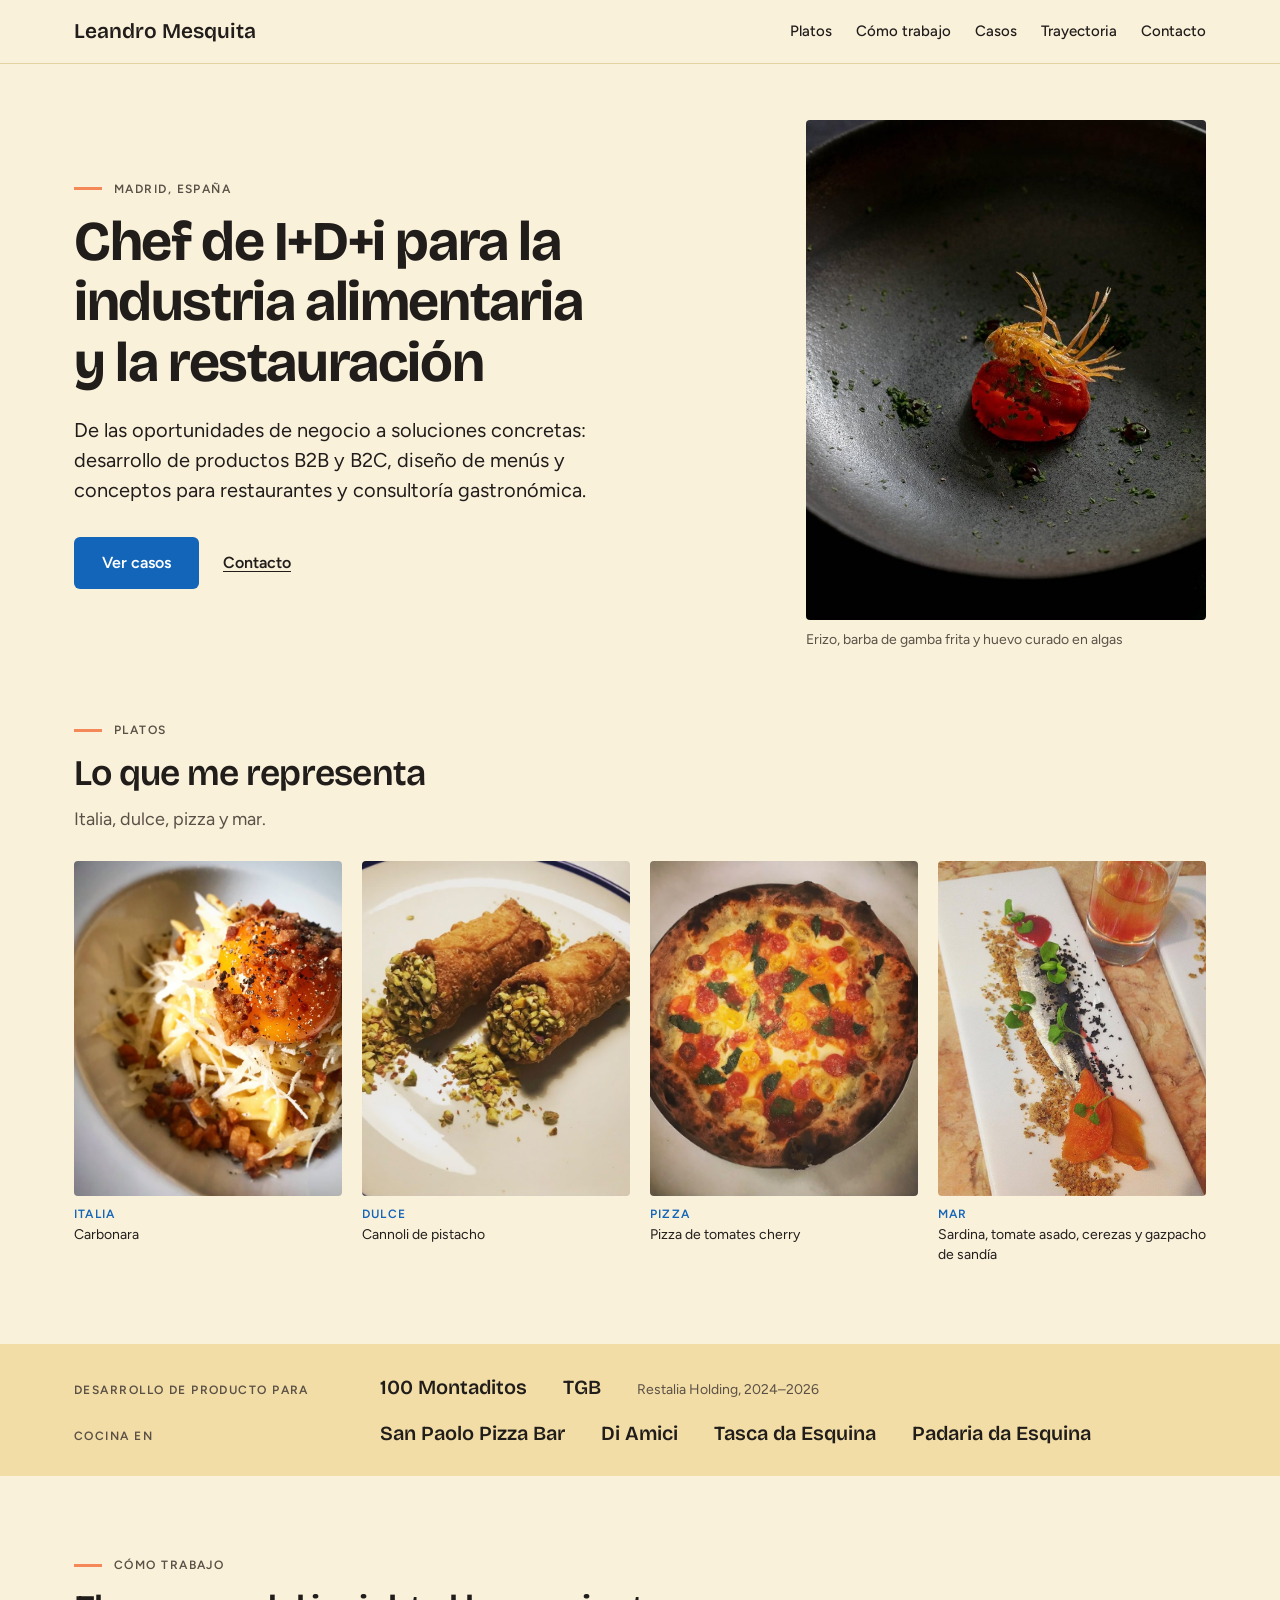
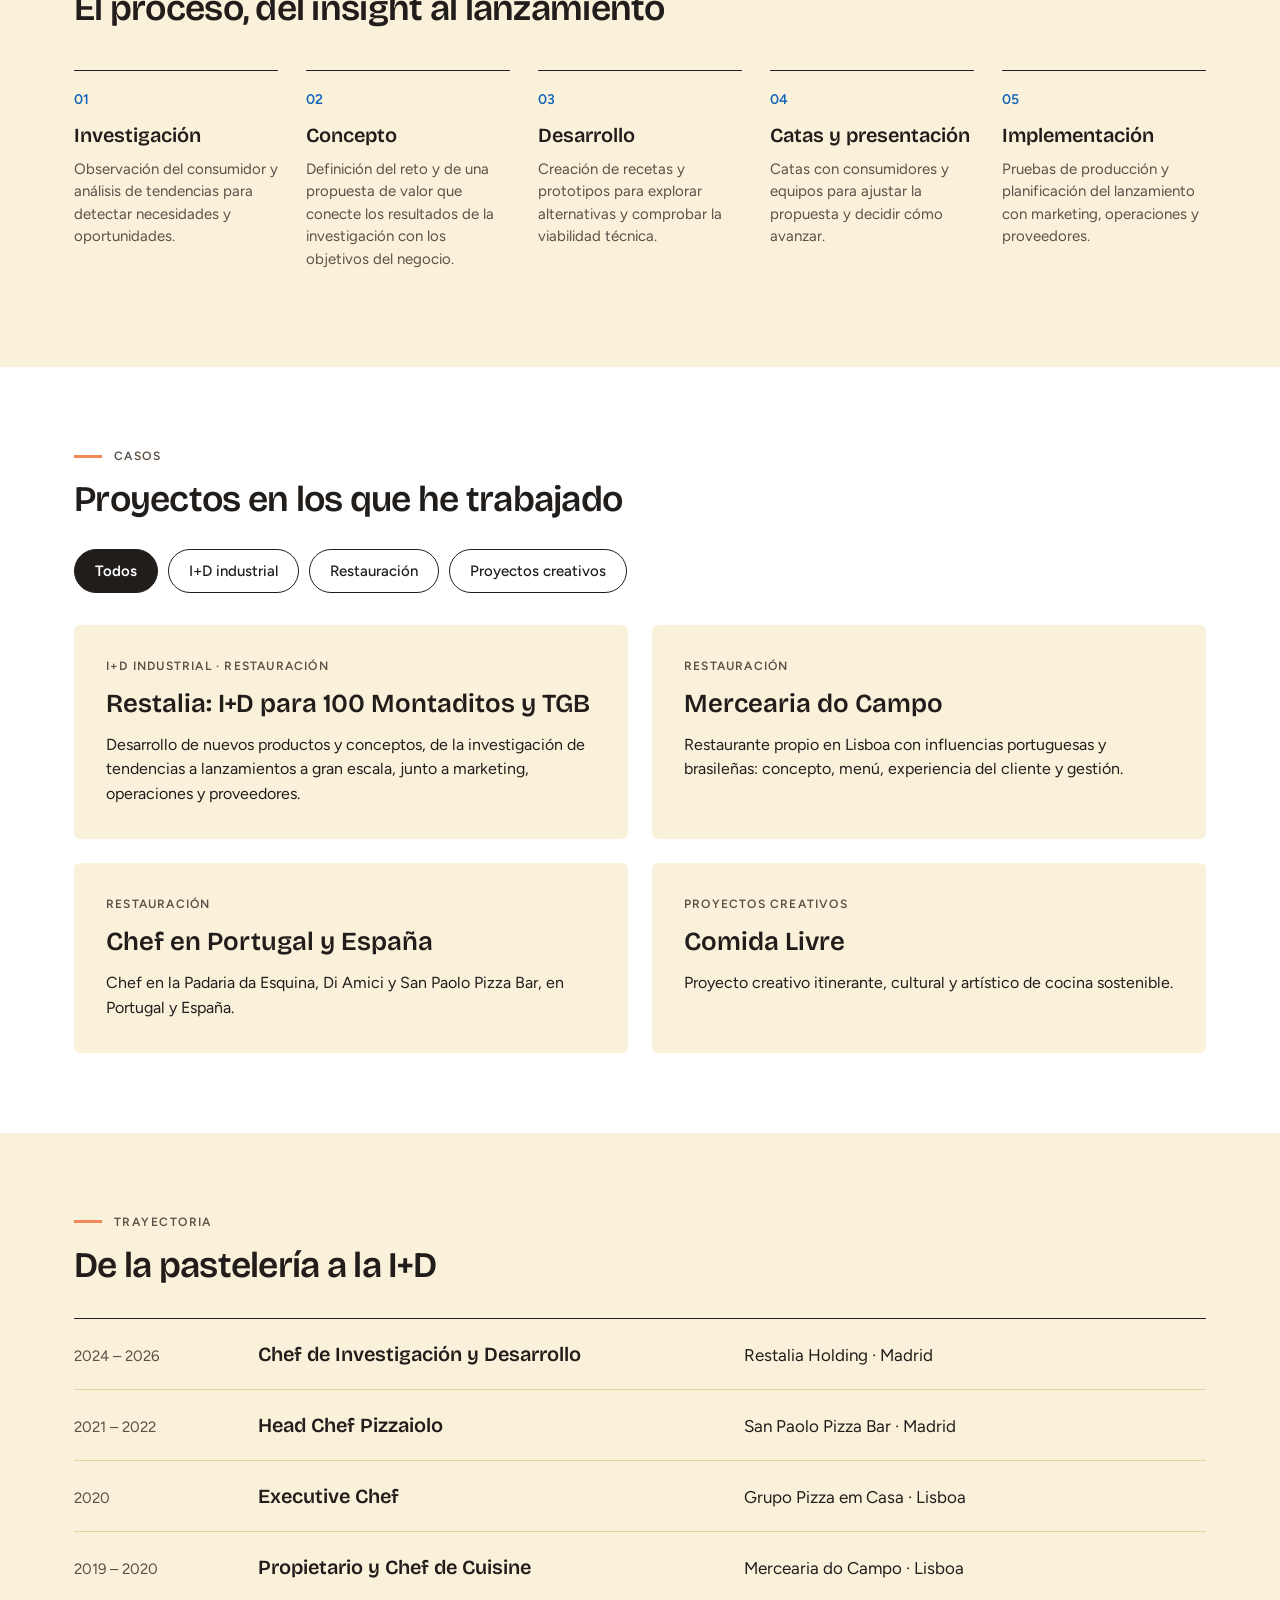
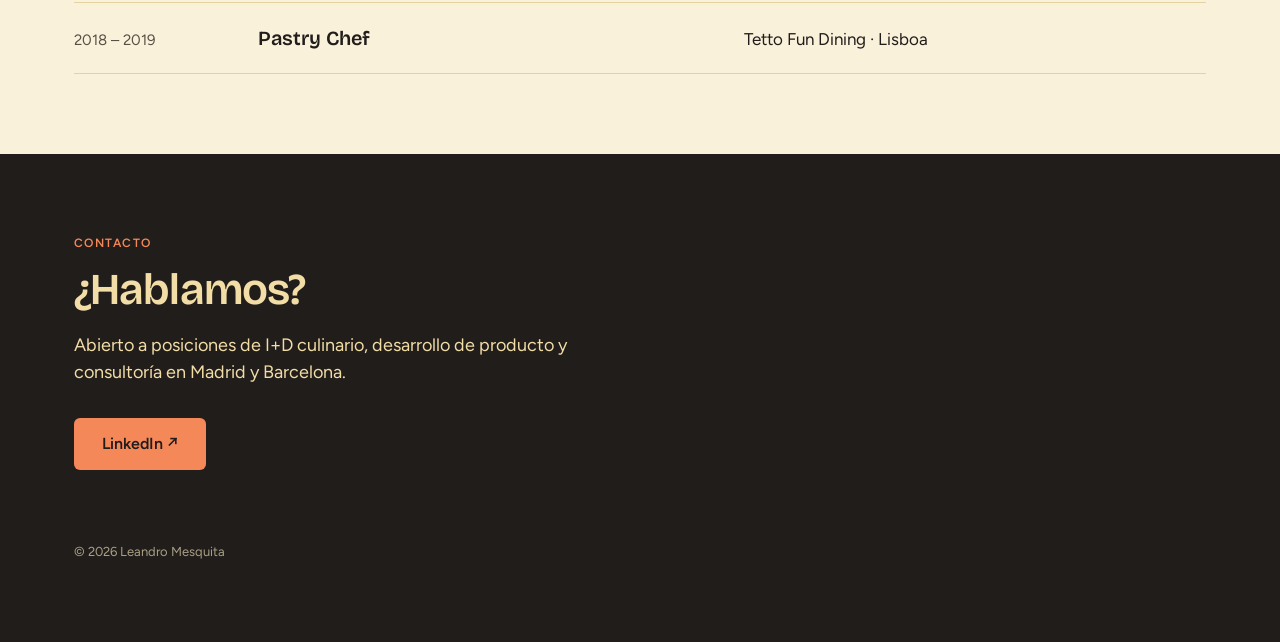
==== index.html @ 029c9124 "Add files via upload" ====
<!DOCTYPE html>
<html lang="es">
<head>
<meta charset="utf-8">
<meta name="viewport" content="width=device-width, initial-scale=1">
<title>Leandro Mesquita · Chef de I+D+i</title>
<meta name="description" content="Chef de I+D+i para la industria alimentaria y la restauración. Desarrollo de productos B2B y B2C, diseño de menús y conceptos para restaurantes y consultoría gastronómica. Madrid.">
<meta property="og:title" content="Leandro Mesquita · Chef de I+D+i">
<meta property="og:description" content="De las oportunidades de negocio a soluciones concretas: desarrollo de producto, menús y consultoría gastronómica.">
<meta property="og:image" content="https://lelemesquita.github.io/img/ourico.jpg">
<meta property="og:type" content="website">
<link rel="preconnect" href="https://fonts.googleapis.com">
<link rel="preconnect" href="https://fonts.gstatic.com" crossorigin>
<link href="https://fonts.googleapis.com/css2?family=Bricolage+Grotesque:opsz,wght@12..96,500;12..96,600;12..96,700&family=Figtree:wght@400;500;600&display=swap" rel="stylesheet">
<link rel="stylesheet" href="style.css">
</head>
<body>

<header class="top">
  <div class="wrap">
    <a class="brand" href="#">Leandro Mesquita</a>
    <nav aria-label="Principal">
      <ul>
        <li><a href="#platos">Platos</a></li>
        <li><a href="#como">Cómo trabajo</a></li>
        <li><a href="#casos">Casos</a></li>
        <!-- RECOMENDACIONES: cuando haya textos, quitar el comentario de esta línea y de la sección más abajo
        <li><a href="#recomendaciones">Recomendaciones</a></li> -->
        <li><a href="#trayectoria">Trayectoria</a></li>
        <li><a href="#contacto">Contacto</a></li>
      </ul>
    </nav>
  </div>
</header>

<main>

<section class="hero">
  <div class="wrap">
    <div>
      <p class="eyebrow">Madrid, España</p>
      <h1>Chef de I+D+i para la industria alimentaria y la restauración</h1>
      <p class="sub">De las oportunidades de negocio a soluciones concretas: desarrollo de productos B2B y B2C, diseño de menús y conceptos para restaurantes y consultoría gastronómica.</p>
      <div class="actions">
        <a class="btn blue" href="#casos">Ver casos</a>
        <a class="textlink" href="#contacto">Contacto</a>
      </div>
    </div>
    <figure>
      <img src="img/ourico.jpg" width="799" height="1200" alt="Erizo de mar con barba de gamba frita y huevo curado en algas, servido en un plato oscuro">
      <figcaption>Erizo, barba de gamba frita y huevo curado en algas</figcaption>
    </figure>
  </div>
</section>

<section class="platos" id="platos">
  <div class="wrap">
    <div class="head">
      <p class="eyebrow">Platos</p>
      <h2>Lo que me representa</h2>
      <p class="lead">Italia, dulce, pizza y mar.</p>
    </div>
    <div class="grid4">
      <figure>
        <img src="img/carbonara.jpg" width="1167" height="1200" loading="lazy" alt="Carbonara con yema de huevo, queso rallado y panceta crujiente en un plato hondo">
        <figcaption><span class="tag">Italia</span>Carbonara</figcaption>
      </figure>
      <figure>
        <img src="img/cannoli.jpg" width="828" height="823" loading="lazy" alt="Dos cannoli rellenos y espolvoreados con pistacho picado">
        <figcaption><span class="tag">Dulce</span>Cannoli de pistacho</figcaption>
      </figure>
      <figure>
        <img src="img/pizza.jpg" width="827" height="825" loading="lazy" alt="Pizza con tomates cherry de colores y albahaca, vista desde arriba">
        <figcaption><span class="tag">Pizza</span>Pizza de tomates cherry</figcaption>
      </figure>
      <figure>
        <img src="img/sardinha.jpg" width="827" height="900" loading="lazy" alt="Sardina con tomate asado y cerezas, sobre gazpacho de sandía">
        <figcaption><span class="tag">Mar</span>Sardina, tomate asado, cerezas y gazpacho de sandía</figcaption>
      </figure>
    </div>
  </div>
</section>

<section class="marcas" aria-label="Marcas y restaurantes">
  <div class="wrap">
    <div class="row">
      <p class="label">Desarrollo de producto para</p>
      <span class="b">100 Montaditos</span>
      <span class="b">TGB</span>
      <span class="note">Restalia Holding, 2024–2026</span>
    </div>
    <div class="row">
      <p class="label">Cocina en</p>
      <span class="b">San Paolo Pizza Bar</span>
      <span class="b">Di Amici</span>
      <span class="b">Tasca da Esquina</span>
      <span class="b">Padaria da Esquina</span>
    </div>
  </div>
</section>

<section class="como" id="como">
  <div class="wrap">
    <p class="eyebrow">Cómo trabajo</p>
    <h2>El proceso, del insight al lanzamiento</h2>
    <ol class="steps">
      <li><p class="n">01</p><h3>Investigación</h3><p>Observación del consumidor y análisis de tendencias para detectar necesidades y oportunidades.</p></li>
      <li><p class="n">02</p><h3>Concepto</h3><p>Definición del reto y de una propuesta de valor que conecte los resultados de la investigación con los objetivos del negocio.</p></li>
      <li><p class="n">03</p><h3>Desarrollo</h3><p>Creación de recetas y prototipos para explorar alternativas y comprobar la viabilidad técnica.</p></li>
      <li><p class="n">04</p><h3>Catas y presentación</h3><p>Catas con consumidores y equipos para ajustar la propuesta y decidir cómo avanzar.</p></li>
      <li><p class="n">05</p><h3>Implementación</h3><p>Pruebas de producción y planificación del lanzamiento con marketing, operaciones y proveedores.</p></li>
    </ol>
  </div>
</section>

<section class="casos" id="casos">
  <div class="wrap">
    <p class="eyebrow">Casos</p>
    <h2>Proyectos en los que he trabajado</h2>
    <div class="filters" role="group" aria-label="Filtrar casos">
      <button type="button" data-f="todos" aria-pressed="true">Todos</button>
      <button type="button" data-f="id" aria-pressed="false">I+D industrial</button>
      <button type="button" data-f="rest" aria-pressed="false">Restauración</button>
      <button type="button" data-f="proy" aria-pressed="false">Proyectos creativos</button>
    </div>
    <div class="cards">
      <article class="card" data-c="id rest">
        <p class="k">I+D industrial · Restauración</p>
        <h3>Restalia: I+D para 100 Montaditos y TGB</h3>
        <p class="d">Desarrollo de nuevos productos y conceptos, de la investigación de tendencias a lanzamientos a gran escala, junto a marketing, operaciones y proveedores.</p>
      </article>
      <article class="card" data-c="rest">
        <p class="k">Restauración</p>
        <h3>Mercearia do Campo</h3>
        <p class="d">Restaurante propio en Lisboa con influencias portuguesas y brasileñas: concepto, menú, experiencia del cliente y gestión.</p>
      </article>
      <article class="card" data-c="rest">
        <p class="k">Restauración</p>
        <h3>Chef en Portugal y España</h3>
        <p class="d">Chef en la Padaria da Esquina, Di Amici y San Paolo Pizza Bar, en Portugal y España.</p>
      </article>
      <article class="card" data-c="proy">
        <p class="k">Proyectos creativos</p>
        <h3>Comida Livre</h3>
        <p class="d">Proyecto creativo itinerante, cultural y artístico de cocina sostenible.</p>
        <!-- INSTAGRAM de Comida Livre: cuando Leandro confirme el enlace, añadir:
        <a class="more" href="https://www.instagram.com/USUARIO/" target="_blank" rel="noopener">Ver en Instagram ↗</a> -->
      </article>
    </div>
  </div>
</section>

<!-- RECOMENDACIONES: quitar este comentario cuando lleguen los textos (Flavio, Silvia...)
<section class="recs" id="recomendaciones">
  <div class="wrap">
    <p class="eyebrow">Recomendaciones</p>
    <h2>Lo que dicen quienes han trabajado conmigo</h2>
    <div class="grid">
      <figure><blockquote>“TEXTO”</blockquote><figcaption>Nombre · Cargo · Empresa</figcaption></figure>
    </div>
  </div>
</section>
-->

<section class="tray" id="trayectoria">
  <div class="wrap">
    <p class="eyebrow">Trayectoria</p>
    <h2>De la pastelería a la I+D</h2>
    <div class="list">
      <div class="item"><span class="date">2024 – 2026</span><span class="role">Chef de Investigación y Desarrollo</span><span class="place">Restalia Holding · Madrid</span></div>
      <div class="item"><span class="date">2021 – 2022</span><span class="role">Head Chef Pizzaiolo</span><span class="place">San Paolo Pizza Bar · Madrid</span></div>
      <div class="item"><span class="date">2020</span><span class="role">Executive Chef</span><span class="place">Grupo Pizza em Casa · Lisboa</span></div>
      <div class="item"><span class="date">2019 – 2020</span><span class="role">Propietario y Chef de Cuisine</span><span class="place">Mercearia do Campo · Lisboa</span></div>
      <div class="item"><span class="date">2018 – 2019</span><span class="role">Pastry Chef</span><span class="place">Tetto Fun Dining · Lisboa</span></div>
    </div>
  </div>
</section>

<section class="contacto" id="contacto">
  <div class="wrap">
    <p class="eyebrow">Contacto</p>
    <h2>¿Hablamos?</h2>
    <p class="lead">Abierto a posiciones de I+D culinario, desarrollo de producto y consultoría en Madrid y Barcelona.</p>
    <div class="actions">
      <!-- CORREO: cuando exista el e-mail del sitio, añadir antes del botón de LinkedIn:
      <a class="btn orange" href="mailto:CORREO">Escribir un correo</a> -->
      <a class="btn orange" href="https://www.linkedin.com/in/leandro-sisconeto-de-mesquita-b7a27a271/" target="_blank" rel="noopener">LinkedIn ↗</a>
    </div>
    <p class="foot">© 2026 Leandro Mesquita</p>
  </div>
</section>

</main>

<script>
(function(){
  var btns=document.querySelectorAll('.filters button'),cards=document.querySelectorAll('.card');
  btns.forEach(function(b){
    b.addEventListener('click',function(){
      var f=b.getAttribute('data-f');
      btns.forEach(function(x){x.setAttribute('aria-pressed',x===b?'true':'false');});
      cards.forEach(function(c){
        var show=f==='todos'||(c.getAttribute('data-c')||'').split(' ').indexOf(f)>-1;
        c.hidden=!show;
      });
    });
  });
})();
</script>
</body>
</html>
---- style.css ----
:root{
  --paper:#FAF1DB; --cream:#F2DDA6; --ink:#211D1B; --muted:#5B5046;
  --blue:#1265B9; --orange:#F58859; --line:#E4D3A0; --white:#FFFFFF;
  --display:'Bricolage Grotesque','Helvetica Neue',Arial,sans-serif;
  --body:'Figtree',-apple-system,BlinkMacSystemFont,'Segoe UI',sans-serif;
}
*{box-sizing:border-box}
html{scroll-behavior:smooth;scroll-padding-top:72px}
body{margin:0;background:var(--paper);color:var(--ink);font-family:var(--body);font-size:17px;line-height:1.5}
img{max-width:100%;height:auto;display:block}
a{color:inherit}
a:focus-visible,button:focus-visible{outline:3px solid var(--blue);outline-offset:3px}
.wrap{max-width:1180px;margin:0 auto;padding:0 24px}
h1,h2,h3{font-family:var(--display);margin:0;text-wrap:balance}
p{margin:0}

.eyebrow{font-size:12px;font-weight:600;letter-spacing:.12em;text-transform:uppercase;color:var(--muted);margin-bottom:14px;display:flex;align-items:center;gap:12px}
.eyebrow::before{content:"";width:28px;height:3px;background:var(--orange);flex:none}
h2{font-size:clamp(28px,4.4vw,36px);line-height:1.15;letter-spacing:-.02em;font-weight:600;max-width:640px}
section{padding:80px 0}

/* header */
header.top{position:sticky;top:0;z-index:10;background:var(--paper);border-bottom:1px solid var(--line)}
header.top .wrap{display:flex;align-items:center;justify-content:space-between;gap:12px 28px;flex-wrap:wrap;padding-top:14px;padding-bottom:14px}
.brand{font-family:var(--display);font-weight:600;font-size:21px;text-decoration:none}
nav ul{list-style:none;margin:0;padding:0;display:flex;flex-wrap:wrap;gap:6px 24px;font-size:15px;font-weight:500}
nav a{text-decoration:none;padding:6px 0;display:inline-block}
nav a:hover{text-decoration:underline}

/* hero */
.hero{padding:56px 0 72px}
.hero .wrap{display:grid;grid-template-columns:minmax(0,7fr) minmax(0,5fr);gap:64px;align-items:center}
.hero h1{font-weight:700;font-size:clamp(34px,5.4vw,56px);line-height:1.08;letter-spacing:-.025em;max-width:660px}
.hero .sub{margin-top:22px;max-width:560px;font-size:clamp(18px,2.2vw,20px);line-height:1.5}
.actions{margin-top:32px;display:flex;flex-wrap:wrap;align-items:center;gap:14px 24px}
.btn{display:inline-flex;align-items:center;min-height:52px;padding:0 28px;border-radius:6px;font-weight:600;font-size:16px;text-decoration:none}
.btn.blue{background:var(--blue);color:var(--white)}
.btn.blue:hover{background:#0E54A0}
.btn.orange{background:var(--orange);color:var(--ink)}
.btn.orange:hover{filter:brightness(1.05)}
.textlink{font-weight:600;font-size:16px;text-decoration:underline;text-underline-offset:3px}
figure{margin:0}
.hero figure{justify-self:end;width:100%;max-width:400px}
.hero img{width:100%;height:auto;aspect-ratio:4/5;object-fit:cover;border-radius:4px}
figcaption{margin-top:10px;font-size:14px;line-height:1.4;color:var(--muted)}

/* platos */
.platos{padding:0 0 80px}
.platos .head{margin-bottom:28px}
.platos .head p.lead{margin-top:12px;color:var(--muted);font-size:18px}
.grid4{display:grid;grid-template-columns:repeat(4,minmax(0,1fr));gap:20px}
.grid4 img{width:100%;height:auto;aspect-ratio:4/5;object-fit:cover;border-radius:4px}
.grid4 .tag{display:block;font-size:12px;font-weight:600;letter-spacing:.1em;text-transform:uppercase;color:var(--blue);margin-bottom:2px}
.grid4 figcaption{color:var(--ink)}

/* marcas */
.marcas{background:var(--cream);padding:0}
.marcas .wrap{padding-top:28px;padding-bottom:28px;display:flex;flex-direction:column;gap:16px}
.row{display:flex;flex-wrap:wrap;align-items:baseline;gap:8px 36px}
.row .label{font-size:12px;font-weight:600;letter-spacing:.12em;text-transform:uppercase;color:var(--muted);min-width:270px}
.row .b{font-family:var(--display);font-weight:600;font-size:20px}
.row .note{font-size:14px;color:var(--muted)}

/* como */
.steps{display:grid;grid-template-columns:repeat(5,minmax(0,1fr));gap:28px;margin-top:40px;padding:0;list-style:none}
.steps li{border-top:1px solid var(--ink);padding-top:18px}
.steps .n{font-size:14px;font-weight:600;color:var(--blue);margin-bottom:10px}
.steps h3{font-size:20px;font-weight:600;margin-bottom:8px}
.steps p{font-size:15px;line-height:1.5;color:var(--muted)}
.como .intro{margin-top:14px;max-width:620px;color:var(--muted);font-size:18px}

/* casos */
.casos{background:var(--white)}
.filters{display:flex;flex-wrap:wrap;gap:10px;margin:28px 0 32px}
.filters button{min-height:44px;padding:0 20px;border:1px solid var(--ink);background:transparent;color:var(--ink);font:500 15px var(--body);border-radius:99px;cursor:pointer}
.filters button[aria-pressed="true"]{background:var(--ink);color:var(--white);font-weight:600}
.cards{display:grid;grid-template-columns:repeat(2,minmax(0,1fr));gap:24px}
.card{background:var(--paper);border-radius:6px;padding:32px;display:flex;flex-direction:column;gap:14px}
.card[hidden]{display:none}
.card .k{font-size:12px;font-weight:600;letter-spacing:.1em;text-transform:uppercase;color:var(--muted)}
.card h3{font-size:26px;line-height:1.15;font-weight:600}
.card p.d{font-size:16px;line-height:1.55}
.card a.more{margin-top:6px;font-weight:600;font-size:15px;color:var(--blue)}

/* recomendaciones */
.recs{background:var(--cream)}
.recs .grid{display:grid;grid-template-columns:repeat(3,minmax(0,1fr));gap:24px;margin-top:36px}
.recs figure{background:var(--white);border-radius:6px;padding:28px;display:flex;flex-direction:column;gap:18px}
.recs blockquote{margin:0;font-size:17px;line-height:1.55}
.recs figcaption{margin:0}

/* trayectoria */
.tray .list{border-top:1px solid var(--ink);margin-top:32px}
.tray .item{display:grid;grid-template-columns:160px minmax(0,1fr) minmax(0,1fr);gap:24px;padding:20px 0;border-bottom:1px solid var(--line);align-items:baseline}
.tray .date{font-size:15px;color:var(--muted)}
.tray .role{font-family:var(--display);font-weight:600;font-size:20px}

/* contacto */
.contacto{background:var(--ink);color:var(--cream)}
.contacto .eyebrow{color:var(--orange)}
.contacto .eyebrow::before{display:none}
.contacto h2{font-size:clamp(32px,5vw,44px);line-height:1.1;color:var(--cream)}
.contacto .lead{margin-top:18px;max-width:560px;font-size:18px;line-height:1.5}
.contacto .textlink{color:var(--cream)}
.contacto .foot{margin-top:72px;font-size:13px;color:#A99F85}

@media (max-width:900px){
  .hero .wrap{grid-template-columns:1fr;gap:40px}
  .hero figure{justify-self:start;max-width:420px}
  .grid4{grid-template-columns:repeat(2,minmax(0,1fr))}
  .steps{grid-template-columns:1fr 1fr}
  .recs .grid{grid-template-columns:1fr}
  .tray .item{grid-template-columns:130px 1fr;gap:6px 20px}
  .tray .item .place{grid-column:2}
}
@media (max-width:640px){
  section{padding:56px 0}
  .wrap{padding:0 16px}
  .cards{grid-template-columns:1fr}
  .card{padding:24px}
  .steps{grid-template-columns:1fr}
  .row .label{min-width:100%}
  .tray .item{grid-template-columns:1fr}
  .tray .item .place{grid-column:auto}
  nav ul{gap:2px 18px}
}
@media (prefers-reduced-motion:reduce){html{scroll-behavior:auto}}
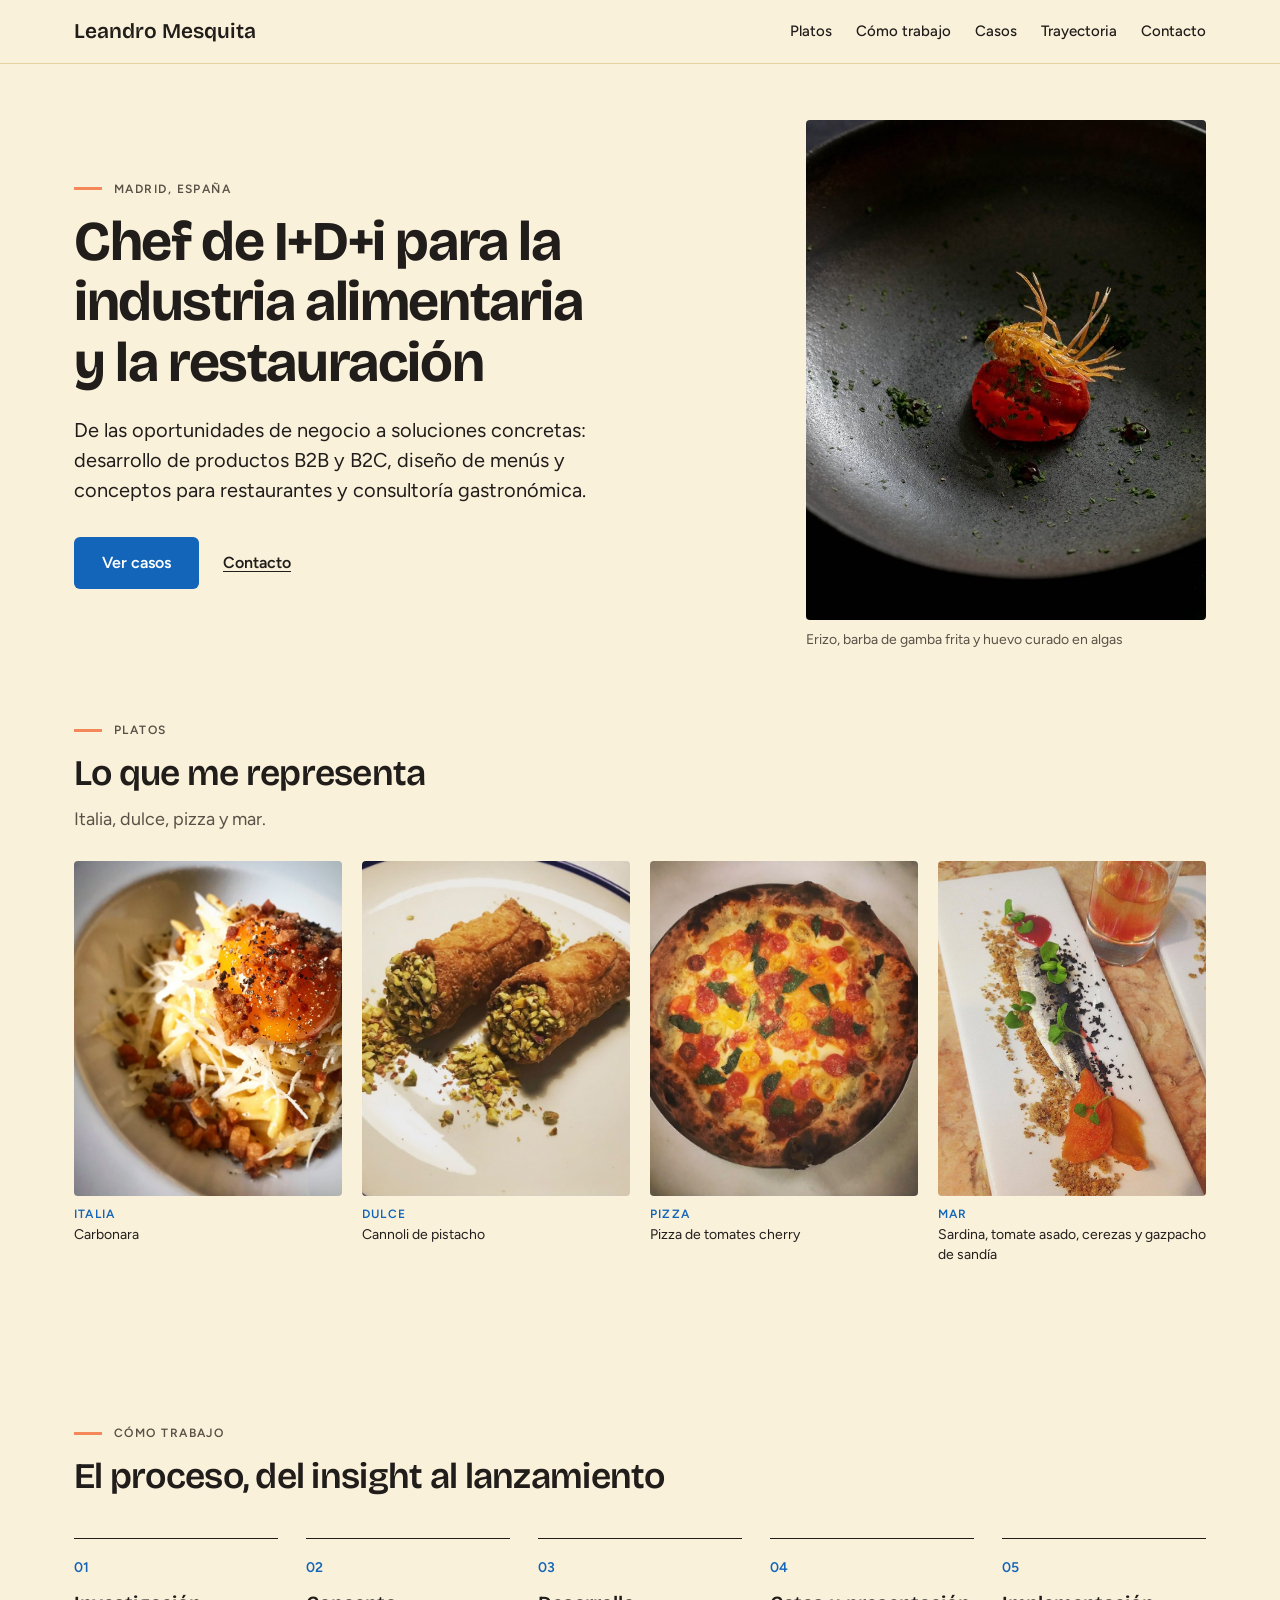
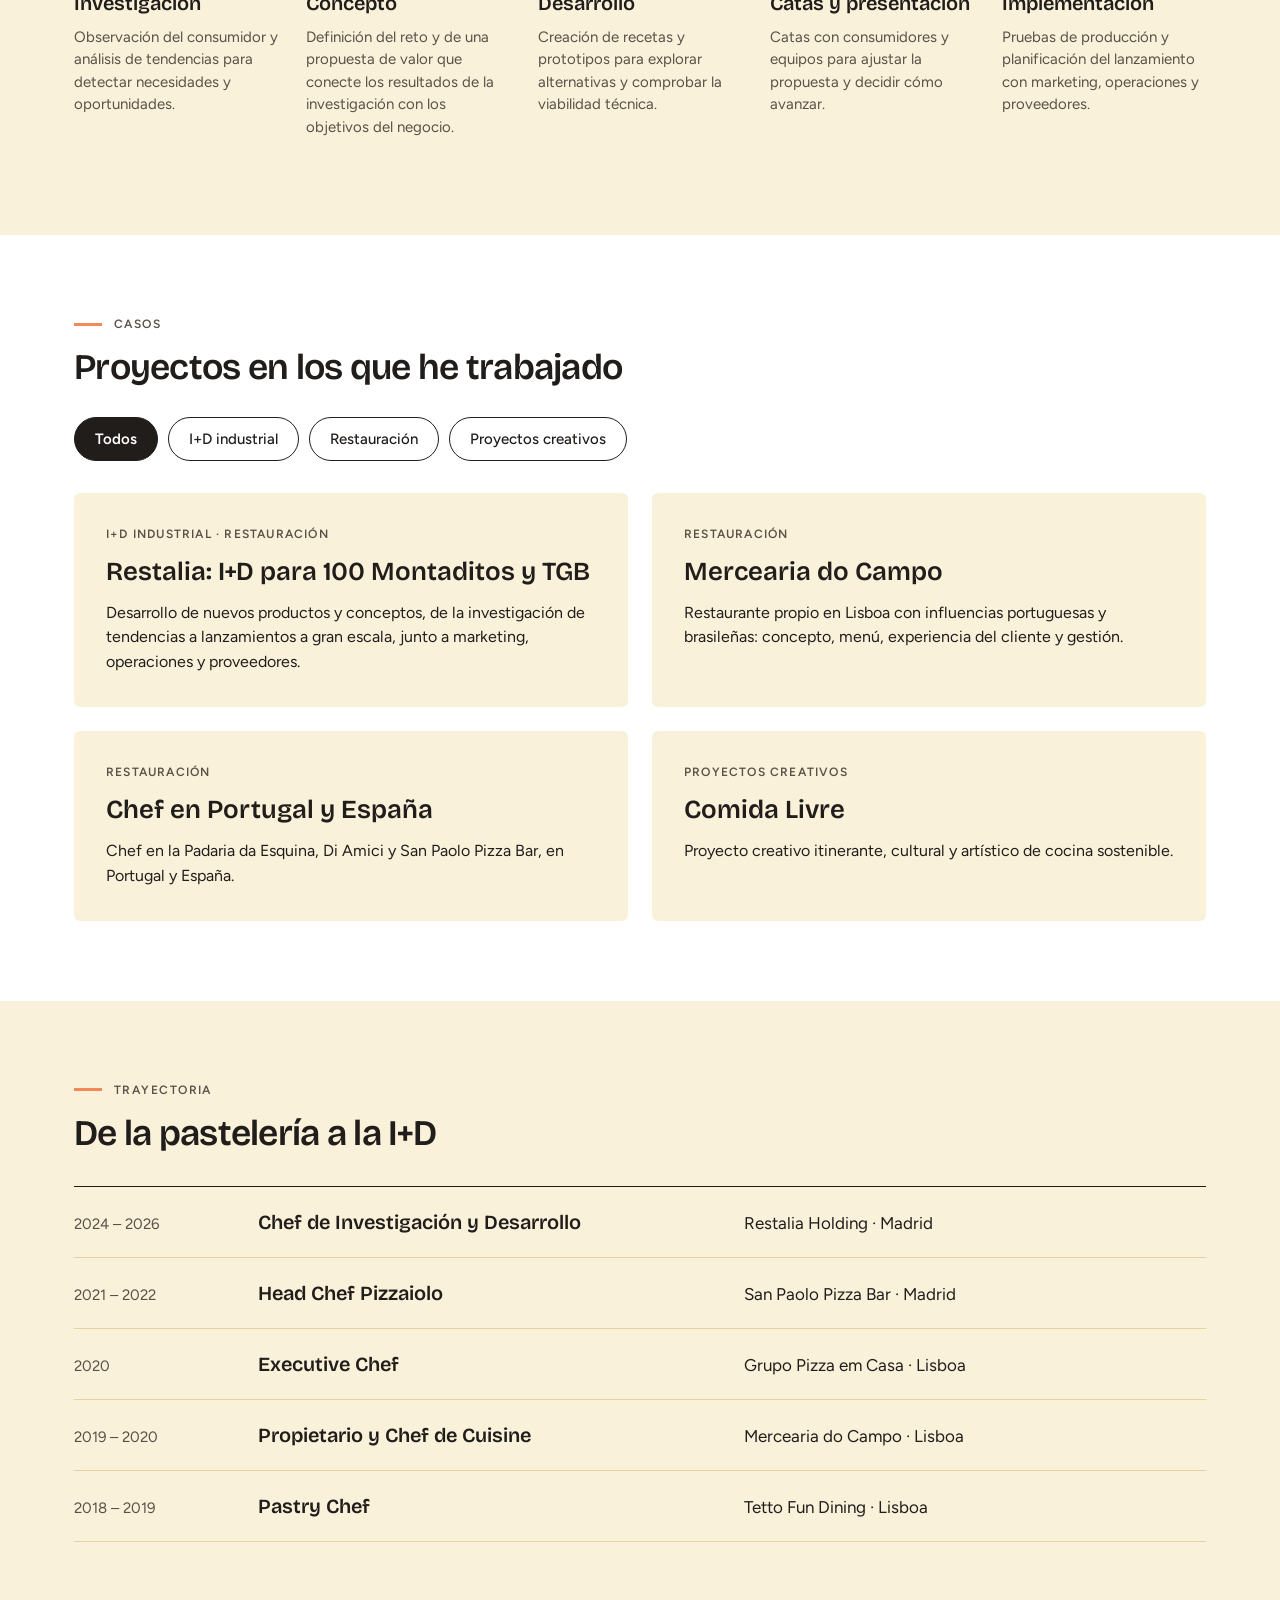
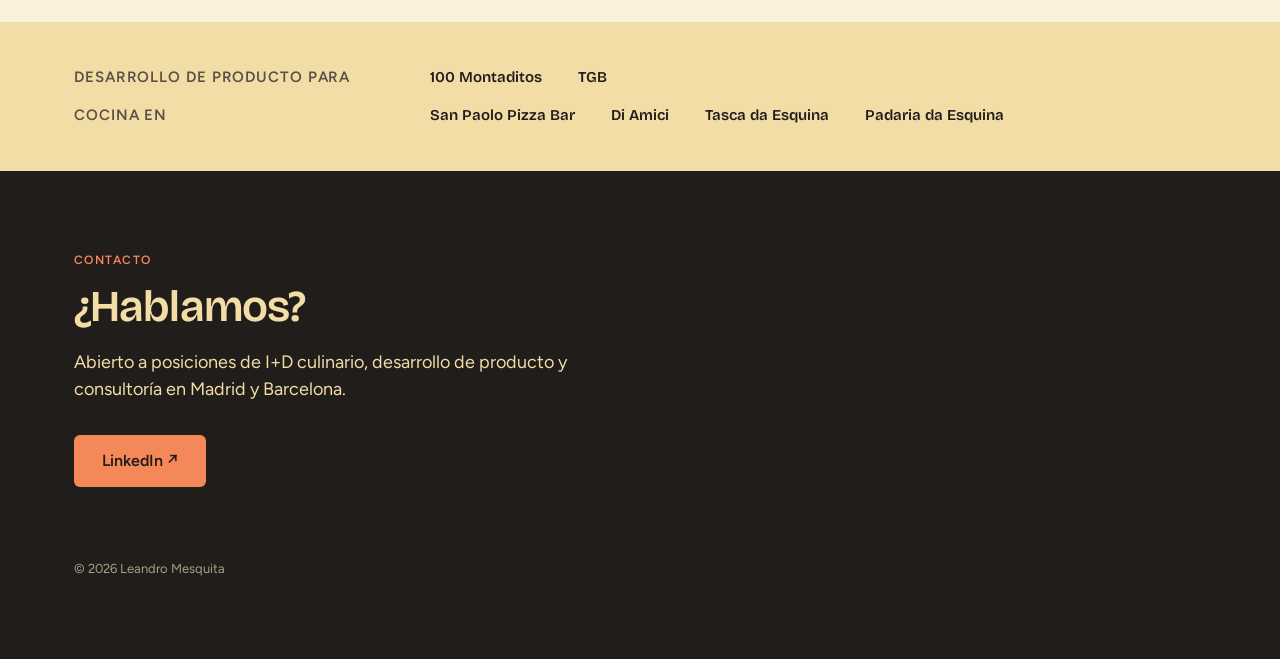
==== commit 4612fae9: "Add files via upload" ====
--- a/index.html
+++ b/index.html
@@ -7,7 +7,7 @@
 <meta name="description" content="Chef de I+D+i para la industria alimentaria y la restauración. Desarrollo de productos B2B y B2C, diseño de menús y conceptos para restaurantes y consultoría gastronómica. Madrid.">
 <meta property="og:title" content="Leandro Mesquita · Chef de I+D+i">
 <meta property="og:description" content="De las oportunidades de negocio a soluciones concretas: desarrollo de producto, menús y consultoría gastronómica.">
-<meta property="og:image" content="https://lelemesquita.github.io/img/ourico.jpg">
+<meta property="og:image" content="https://leandrosmesquita.github.io/img/ourico.jpg">
 <meta property="og:type" content="website">
 <link rel="preconnect" href="https://fonts.googleapis.com">
 <link rel="preconnect" href="https://fonts.gstatic.com" crossorigin>
@@ -81,24 +81,6 @@
   </div>
 </section>
 
-<section class="marcas" aria-label="Marcas y restaurantes">
-  <div class="wrap">
-    <div class="row">
-      <p class="label">Desarrollo de producto para</p>
-      <span class="b">100 Montaditos</span>
-      <span class="b">TGB</span>
-      <span class="note">Restalia Holding, 2024–2026</span>
-    </div>
-    <div class="row">
-      <p class="label">Cocina en</p>
-      <span class="b">San Paolo Pizza Bar</span>
-      <span class="b">Di Amici</span>
-      <span class="b">Tasca da Esquina</span>
-      <span class="b">Padaria da Esquina</span>
-    </div>
-  </div>
-</section>
-
 <section class="como" id="como">
   <div class="wrap">
     <p class="eyebrow">Cómo trabajo</p>
@@ -172,6 +154,23 @@
       <div class="item"><span class="date">2020</span><span class="role">Executive Chef</span><span class="place">Grupo Pizza em Casa · Lisboa</span></div>
       <div class="item"><span class="date">2019 – 2020</span><span class="role">Propietario y Chef de Cuisine</span><span class="place">Mercearia do Campo · Lisboa</span></div>
       <div class="item"><span class="date">2018 – 2019</span><span class="role">Pastry Chef</span><span class="place">Tetto Fun Dining · Lisboa</span></div>
+    </div>
+  </div>
+</section>
+
+<section class="marcas" aria-label="Marcas y restaurantes">
+  <div class="wrap">
+    <div class="row">
+      <p class="label">Desarrollo de producto para</p>
+      <span class="b">100 Montaditos</span>
+      <span class="b">TGB</span>
+    </div>
+    <div class="row">
+      <p class="label">Cocina en</p>
+      <span class="b">San Paolo Pizza Bar</span>
+      <span class="b">Di Amici</span>
+      <span class="b">Tasca da Esquina</span>
+      <span class="b">Padaria da Esquina</span>
     </div>
   </div>
 </section>
--- a/style.css
+++ b/style.css
@@ -55,11 +55,10 @@
 
 /* marcas */
 .marcas{background:var(--cream);padding:0}
-.marcas .wrap{padding-top:28px;padding-bottom:28px;display:flex;flex-direction:column;gap:16px}
+.marcas .wrap{padding-top:44px;padding-bottom:44px;display:flex;flex-direction:column;gap:16px}
 .row{display:flex;flex-wrap:wrap;align-items:baseline;gap:8px 36px}
-.row .label{font-size:12px;font-weight:600;letter-spacing:.12em;text-transform:uppercase;color:var(--muted);min-width:270px}
-.row .b{font-family:var(--display);font-weight:600;font-size:20px}
-.row .note{font-size:14px;color:var(--muted)}
+.row .label{font-size:15px;font-weight:600;letter-spacing:.06em;text-transform:uppercase;color:var(--muted);min-width:320px}
+.row .b{font-family:var(--display);font-weight:600;font-size:15px}
 
 /* como */
 .steps{display:grid;grid-template-columns:repeat(5,minmax(0,1fr));gap:28px;margin-top:40px;padding:0;list-style:none}
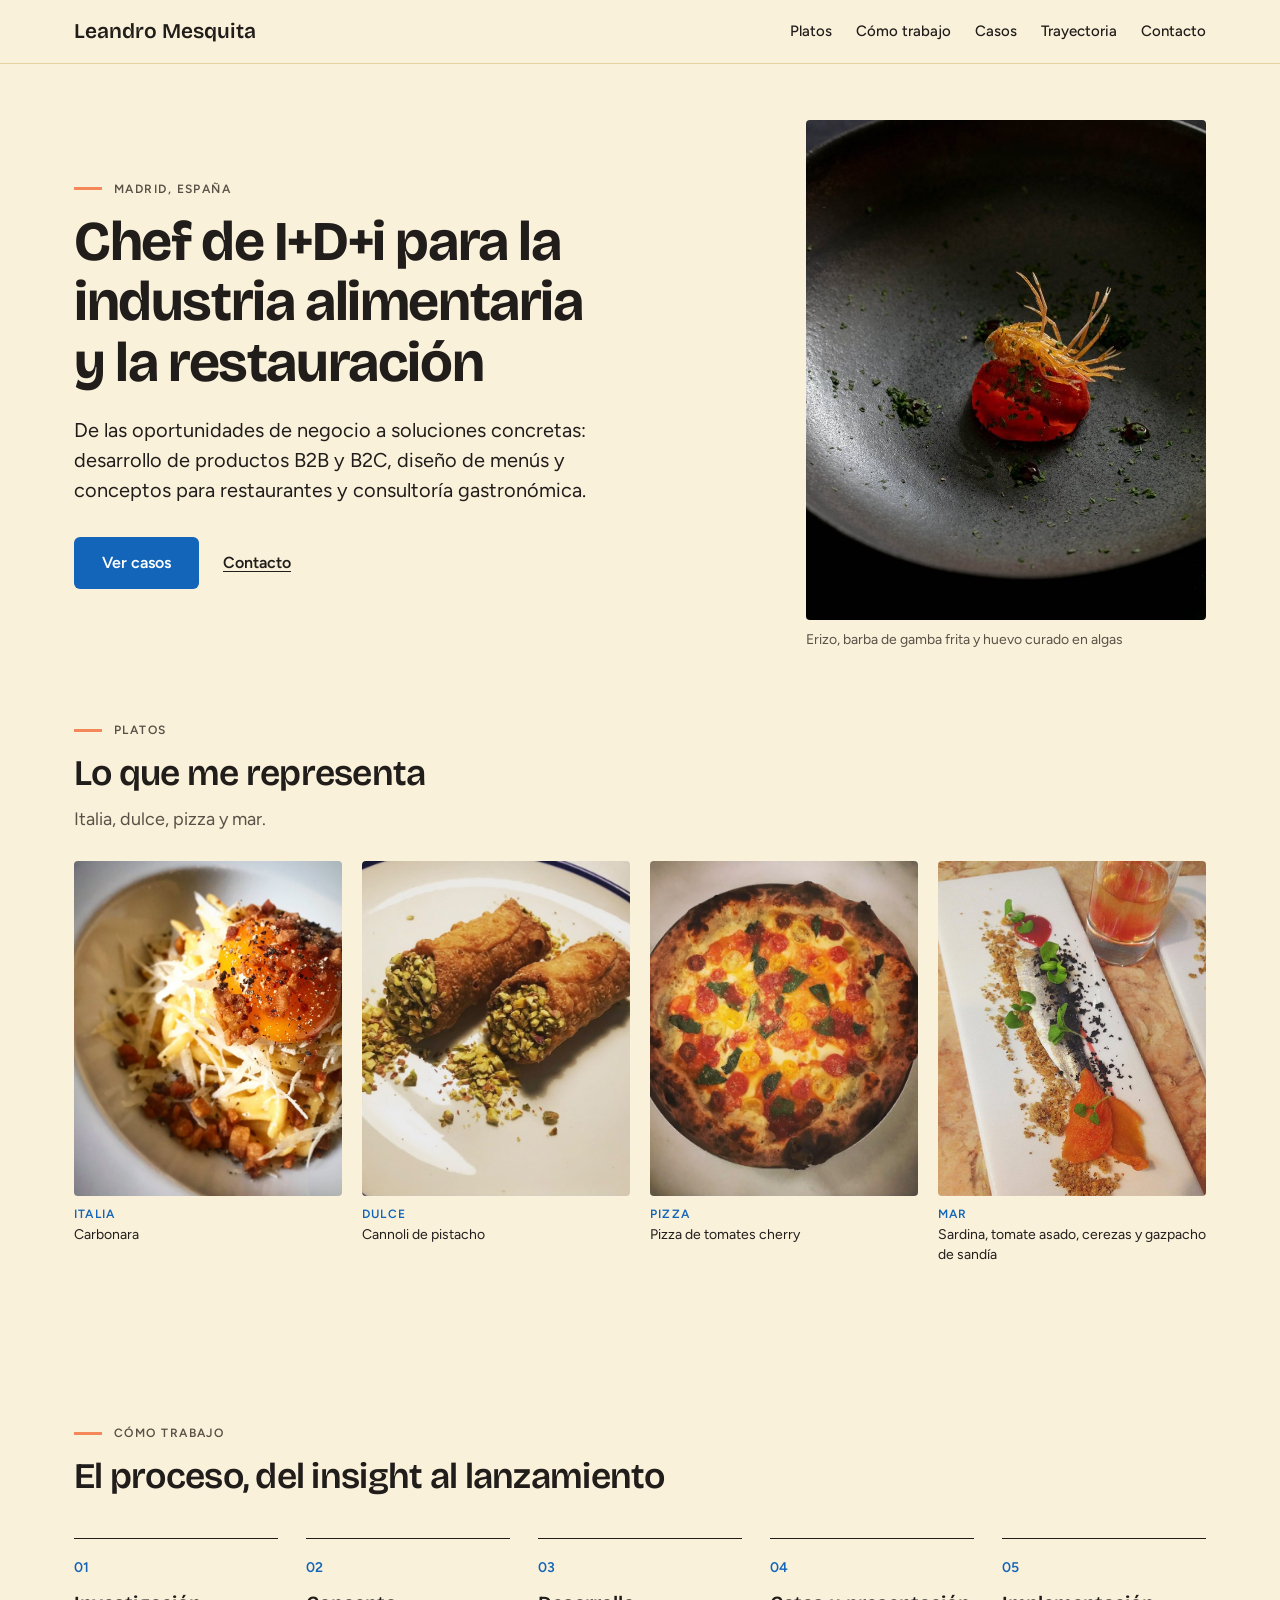
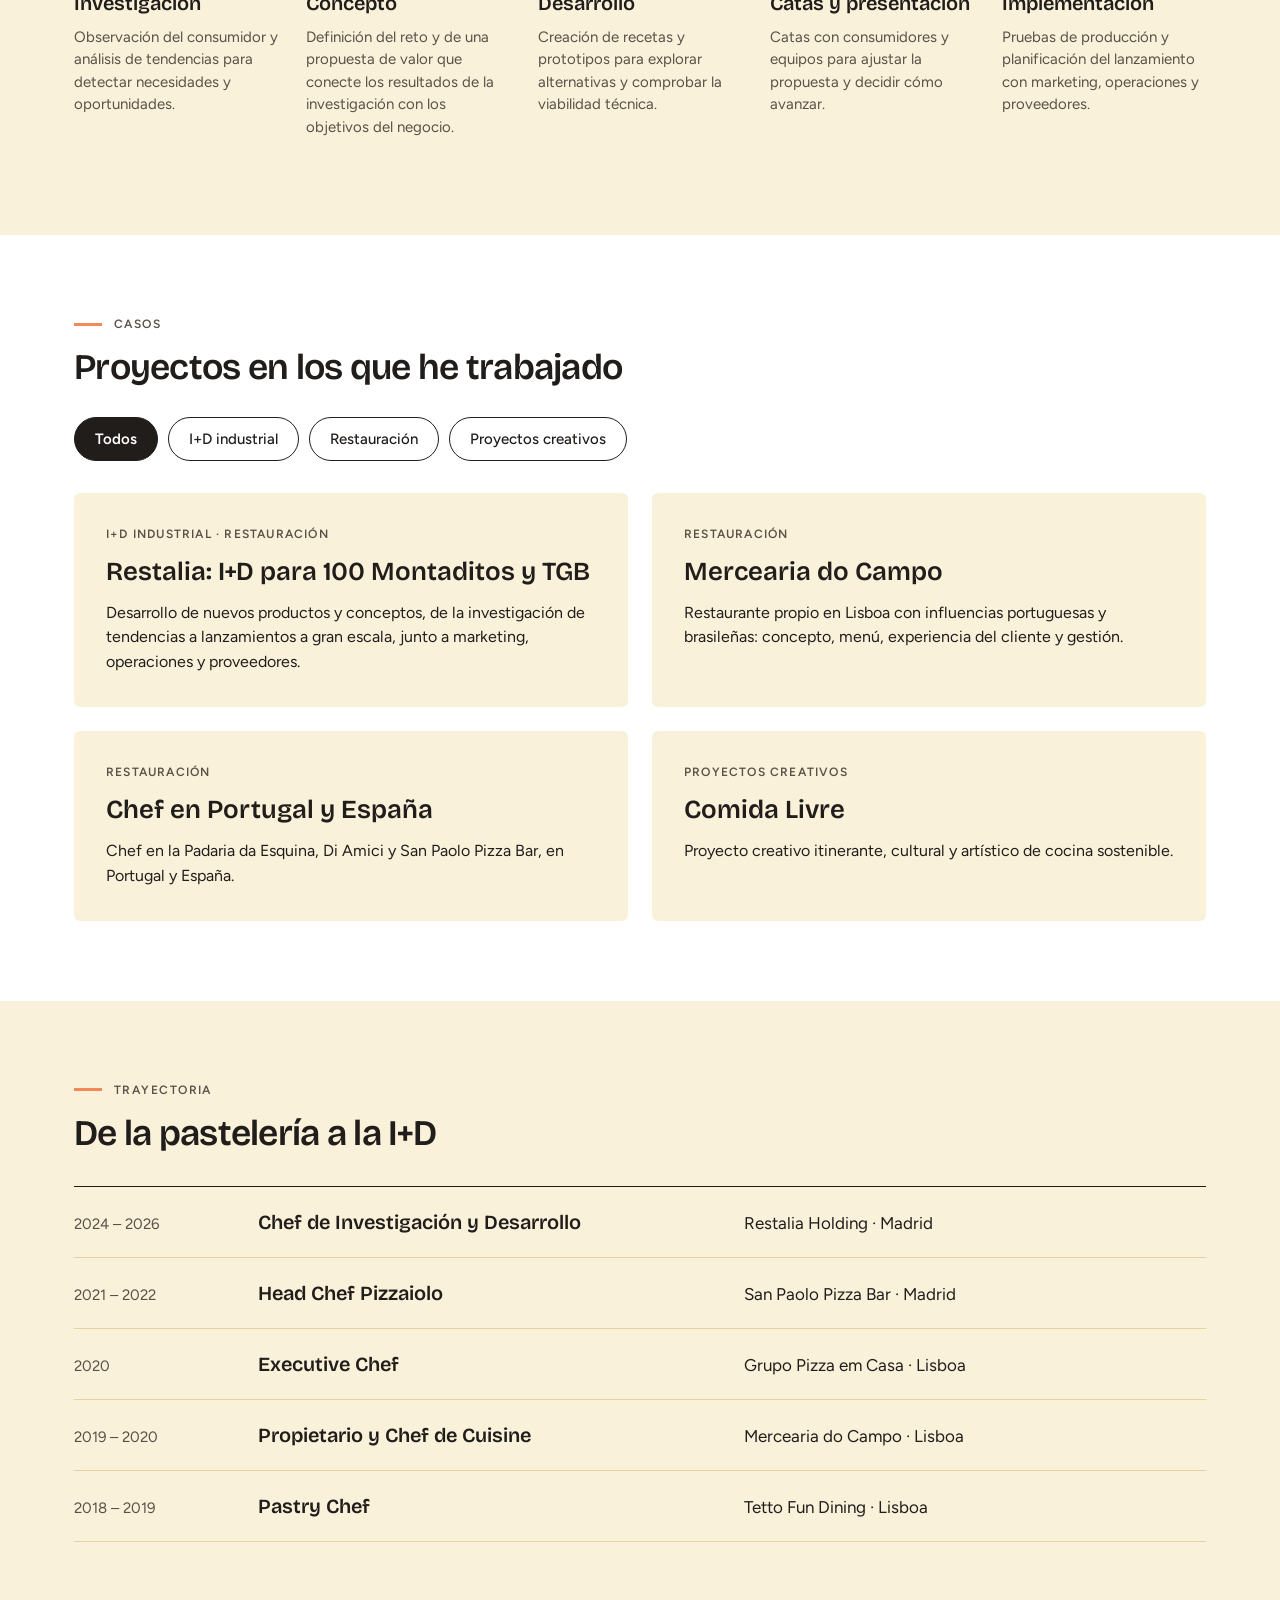
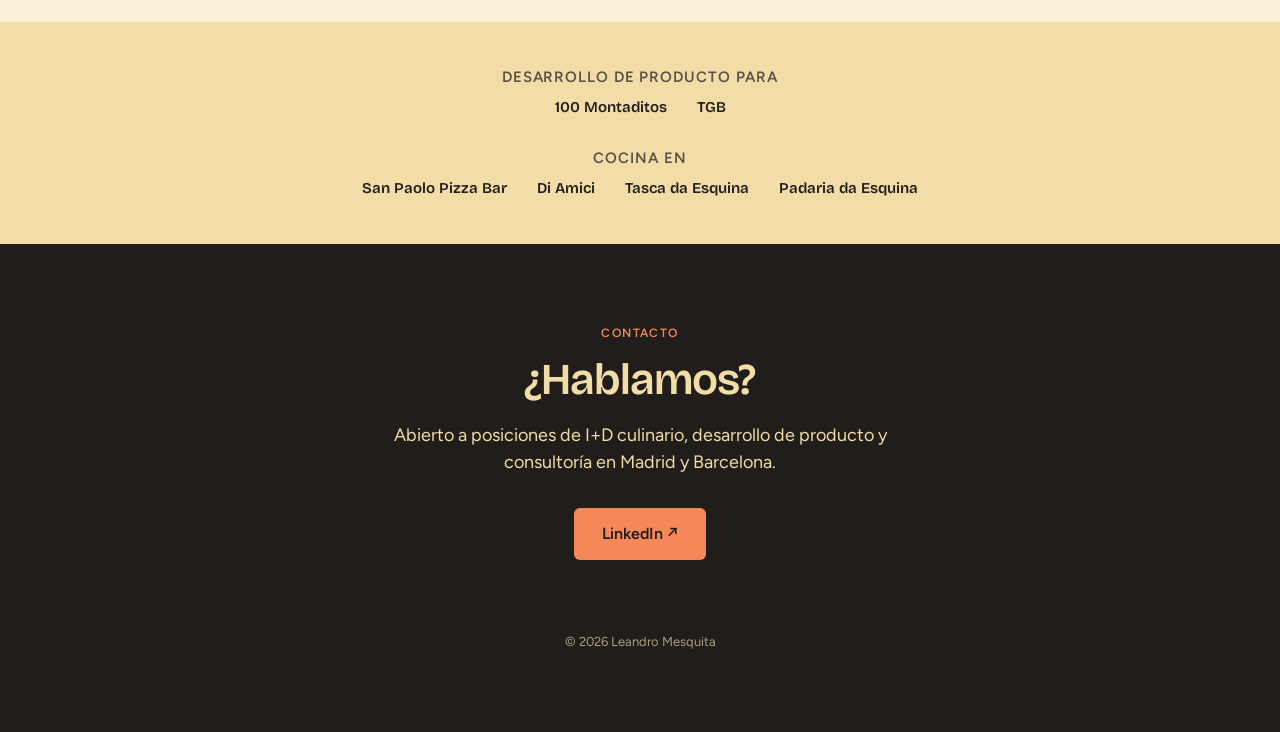
==== commit d9087a4c: "Add files via upload" ====
--- a/index.html
+++ b/index.html
@@ -162,15 +162,11 @@
   <div class="wrap">
     <div class="row">
       <p class="label">Desarrollo de producto para</p>
-      <span class="b">100 Montaditos</span>
-      <span class="b">TGB</span>
+      <div class="brands"><span class="b">100 Montaditos</span><span class="b">TGB</span></div>
     </div>
     <div class="row">
       <p class="label">Cocina en</p>
-      <span class="b">San Paolo Pizza Bar</span>
-      <span class="b">Di Amici</span>
-      <span class="b">Tasca da Esquina</span>
-      <span class="b">Padaria da Esquina</span>
+      <div class="brands"><span class="b">San Paolo Pizza Bar</span><span class="b">Di Amici</span><span class="b">Tasca da Esquina</span><span class="b">Padaria da Esquina</span></div>
     </div>
   </div>
 </section>
--- a/style.css
+++ b/style.css
@@ -55,9 +55,10 @@
 
 /* marcas */
 .marcas{background:var(--cream);padding:0}
-.marcas .wrap{padding-top:44px;padding-bottom:44px;display:flex;flex-direction:column;gap:16px}
-.row{display:flex;flex-wrap:wrap;align-items:baseline;gap:8px 36px}
-.row .label{font-size:15px;font-weight:600;letter-spacing:.06em;text-transform:uppercase;color:var(--muted);min-width:320px}
+.marcas .wrap{padding-top:44px;padding-bottom:44px;display:flex;flex-direction:column;align-items:center;gap:28px;text-align:center}
+.row{display:flex;flex-direction:column;align-items:center;gap:8px}
+.row .label{font-size:15px;font-weight:600;letter-spacing:.06em;text-transform:uppercase;color:var(--muted)}
+.brands{display:flex;flex-wrap:wrap;justify-content:center;gap:6px 30px}
 .row .b{font-family:var(--display);font-weight:600;font-size:15px}
 
 /* como */
@@ -95,7 +96,11 @@
 .tray .role{font-family:var(--display);font-weight:600;font-size:20px}
 
 /* contacto */
-.contacto{background:var(--ink);color:var(--cream)}
+.contacto{background:var(--ink);color:var(--cream);text-align:center}
+.contacto .eyebrow{justify-content:center}
+.contacto .lead{margin-left:auto;margin-right:auto}
+.contacto .actions{justify-content:center}
+.contacto h2{margin-left:auto;margin-right:auto}
 .contacto .eyebrow{color:var(--orange)}
 .contacto .eyebrow::before{display:none}
 .contacto h2{font-size:clamp(32px,5vw,44px);line-height:1.1;color:var(--cream)}
@@ -118,7 +123,6 @@
   .cards{grid-template-columns:1fr}
   .card{padding:24px}
   .steps{grid-template-columns:1fr}
-  .row .label{min-width:100%}
   .tray .item{grid-template-columns:1fr}
   .tray .item .place{grid-column:auto}
   nav ul{gap:2px 18px}
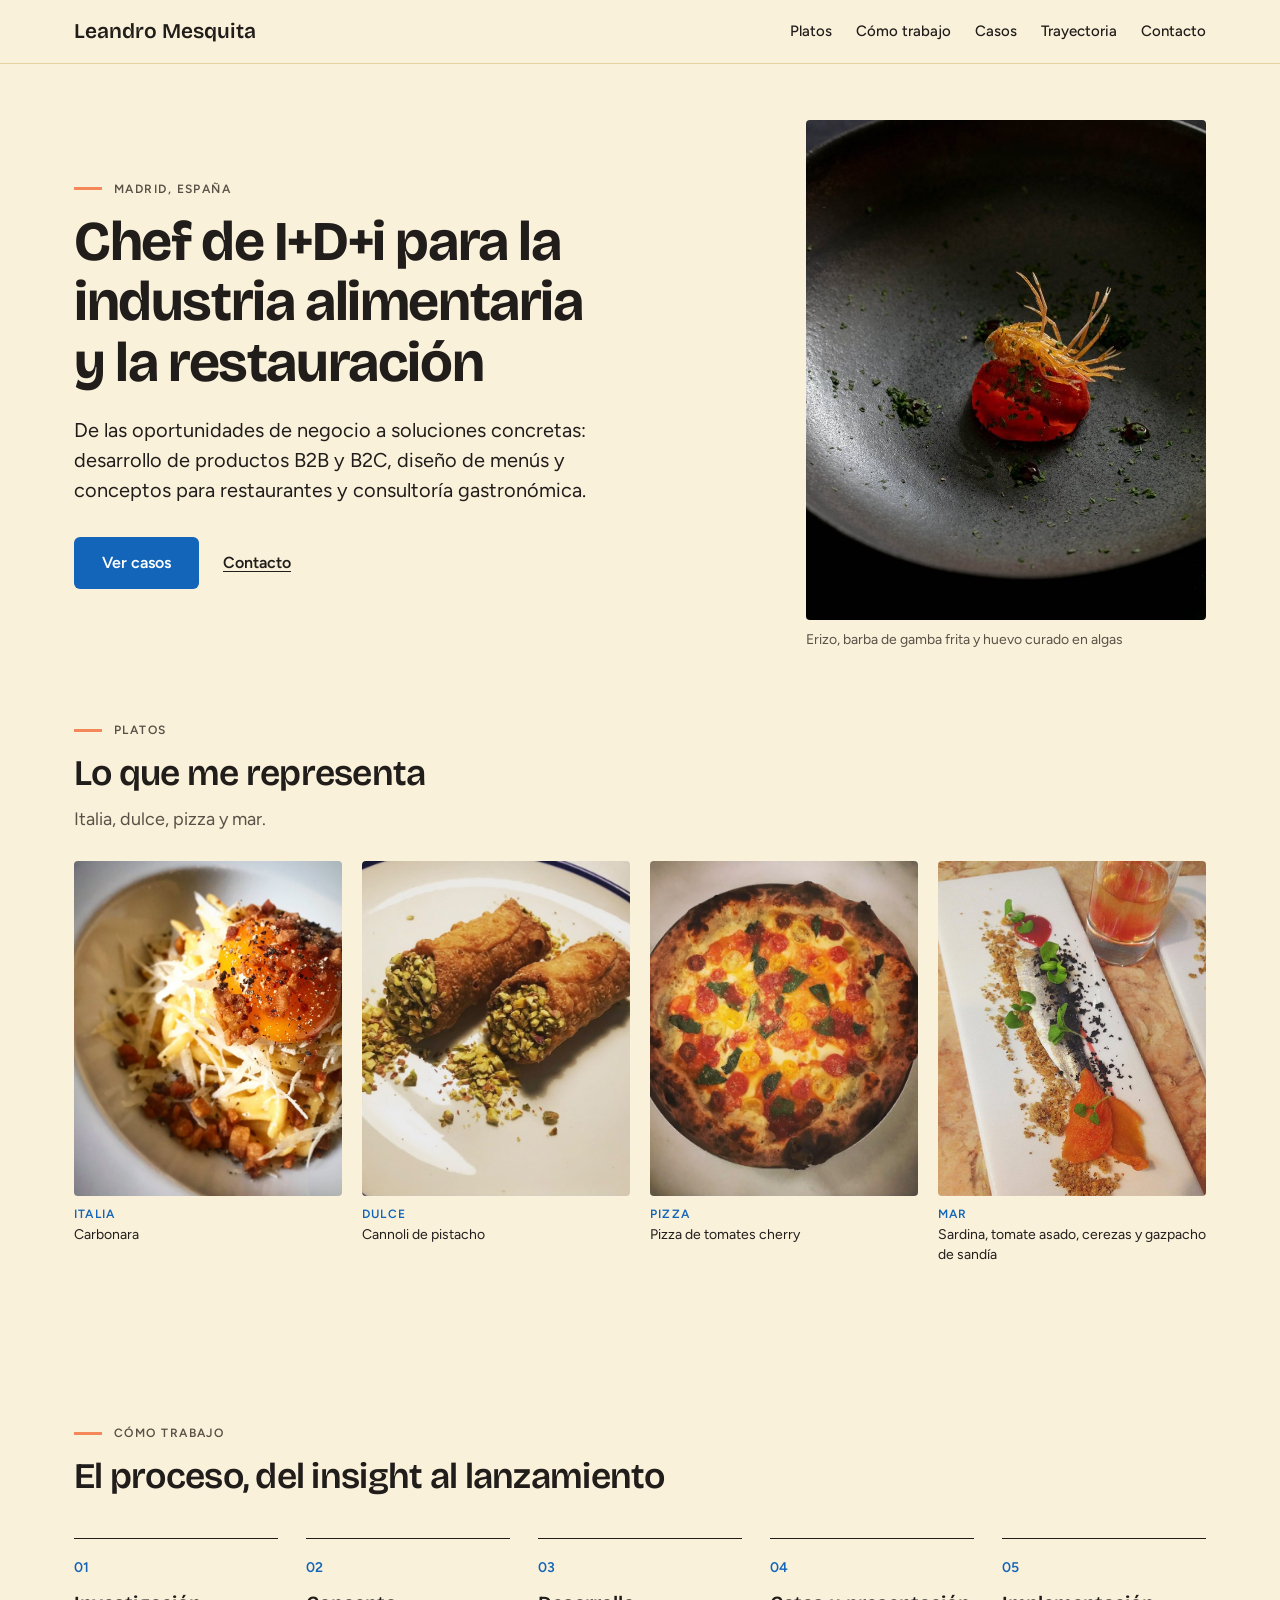
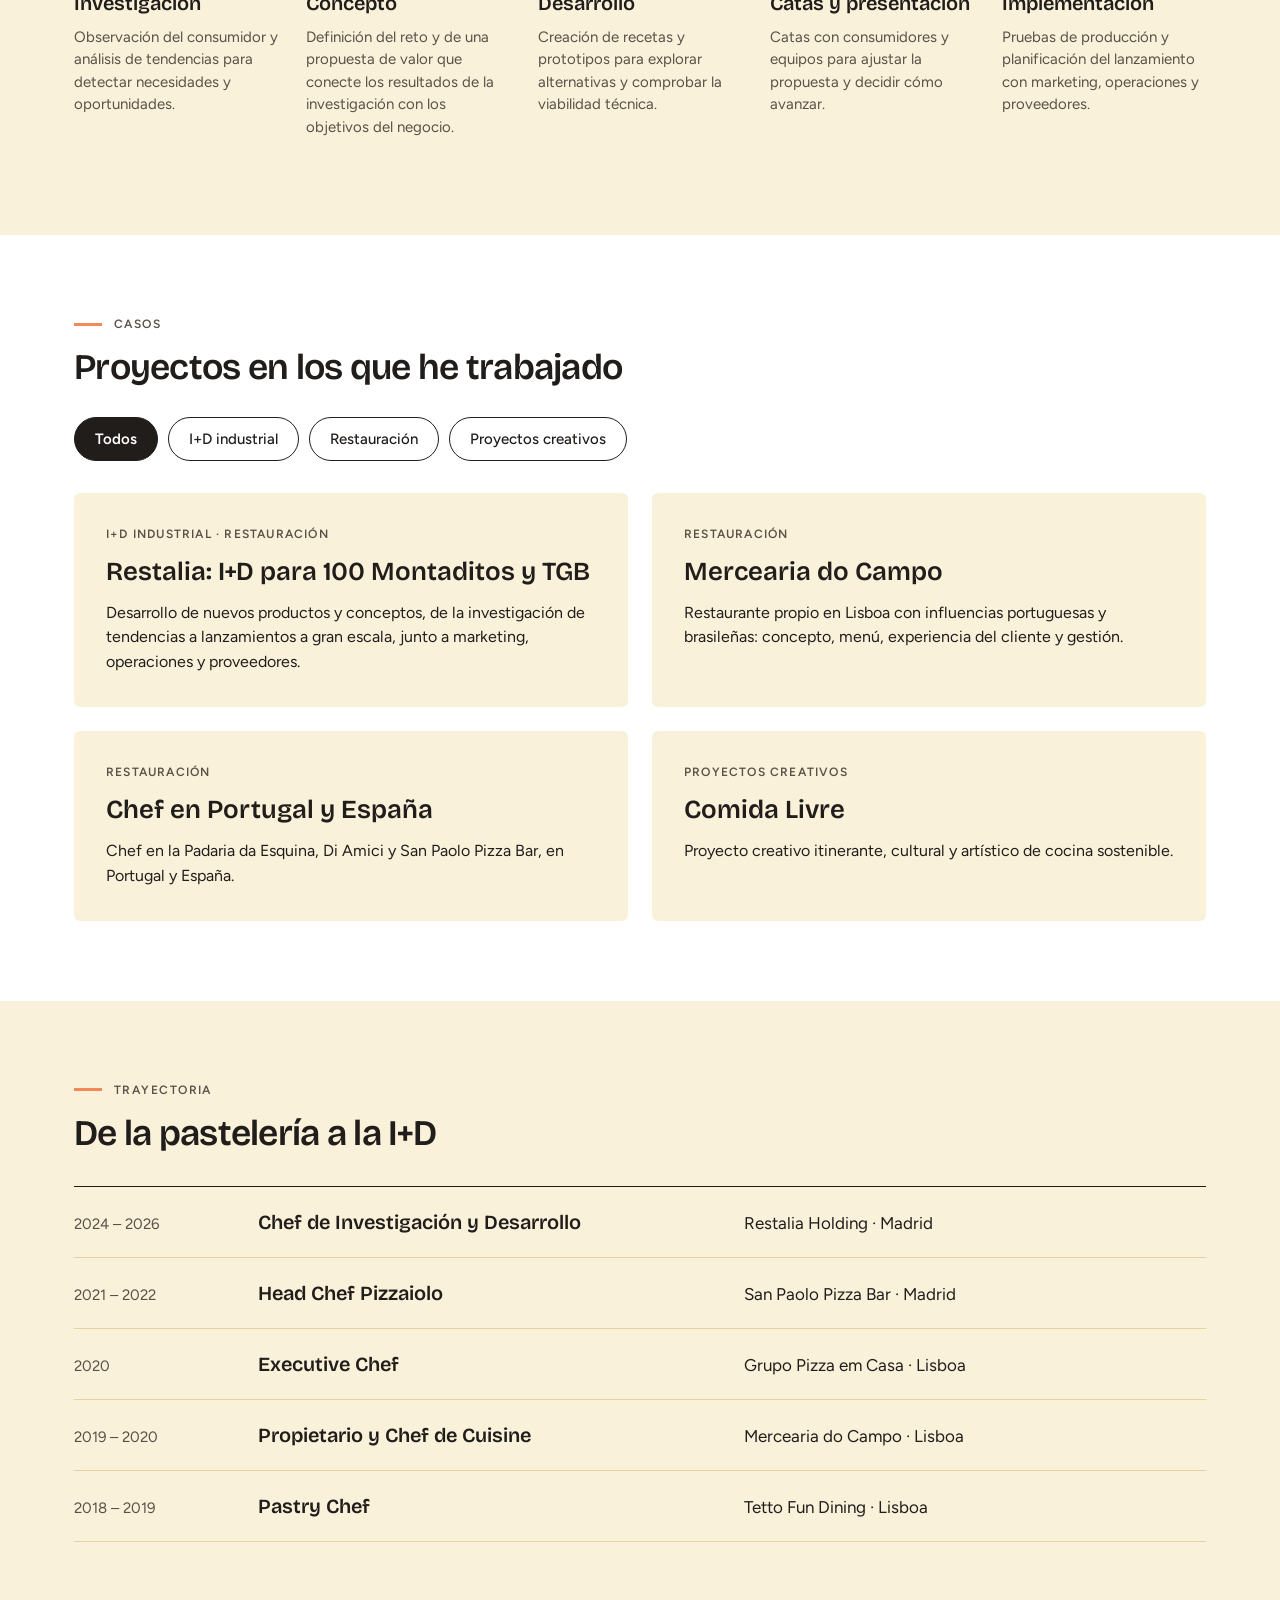
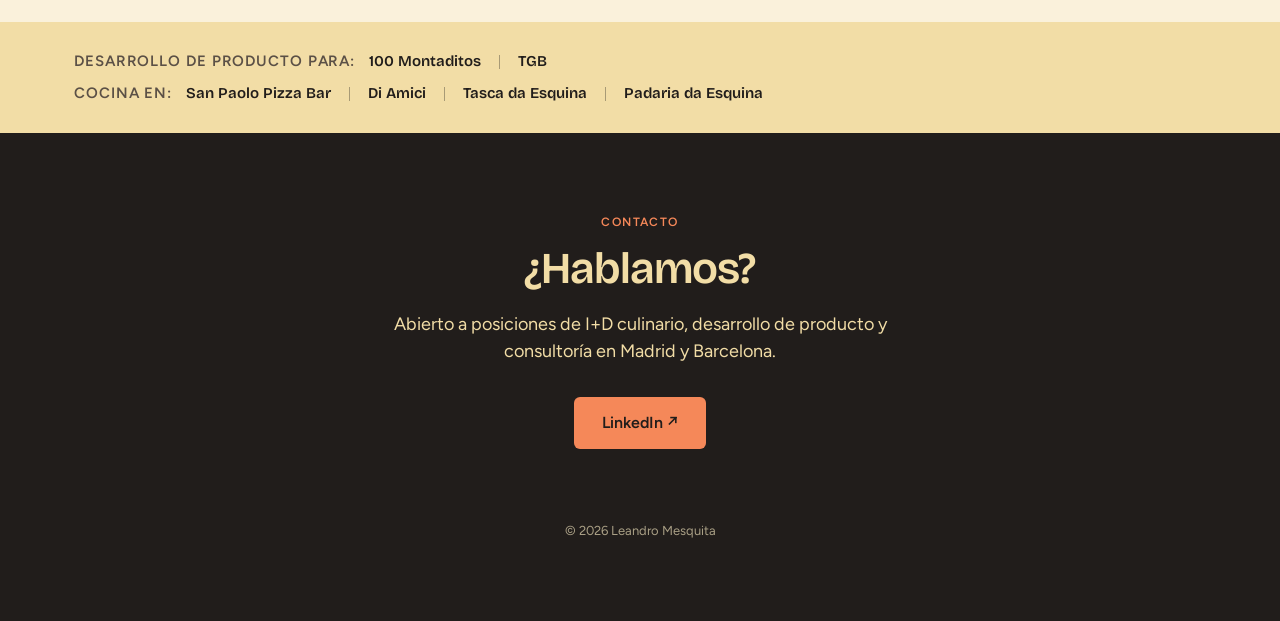
==== commit c52c0659: "Add files via upload" ====
--- a/index.html
+++ b/index.html
@@ -160,14 +160,8 @@
 
 <section class="marcas" aria-label="Marcas y restaurantes">
   <div class="wrap">
-    <div class="row">
-      <p class="label">Desarrollo de producto para</p>
-      <div class="brands"><span class="b">100 Montaditos</span><span class="b">TGB</span></div>
-    </div>
-    <div class="row">
-      <p class="label">Cocina en</p>
-      <div class="brands"><span class="b">San Paolo Pizza Bar</span><span class="b">Di Amici</span><span class="b">Tasca da Esquina</span><span class="b">Padaria da Esquina</span></div>
-    </div>
+    <p class="line"><span class="label">Desarrollo de producto para:</span><span class="brands"><span class="b">100 Montaditos</span><span class="b">TGB</span></span></p>
+    <p class="line"><span class="label">Cocina en:</span><span class="brands"><span class="b">San Paolo Pizza Bar</span><span class="b">Di Amici</span><span class="b">Tasca da Esquina</span><span class="b">Padaria da Esquina</span></span></p>
   </div>
 </section>
 
--- a/style.css
+++ b/style.css
@@ -55,11 +55,12 @@
 
 /* marcas */
 .marcas{background:var(--cream);padding:0}
-.marcas .wrap{padding-top:44px;padding-bottom:44px;display:flex;flex-direction:column;align-items:center;gap:28px;text-align:center}
-.row{display:flex;flex-direction:column;align-items:center;gap:8px}
-.row .label{font-size:15px;font-weight:600;letter-spacing:.06em;text-transform:uppercase;color:var(--muted)}
-.brands{display:flex;flex-wrap:wrap;justify-content:center;gap:6px 30px}
-.row .b{font-family:var(--display);font-weight:600;font-size:15px}
+.marcas .wrap{padding-top:28px;padding-bottom:28px;display:flex;flex-direction:column;gap:10px}
+.line{display:flex;flex-wrap:wrap;align-items:center;gap:4px 14px;font-size:15px}
+.line .label{font-weight:600;letter-spacing:.06em;text-transform:uppercase;color:var(--muted)}
+.brands{display:flex;flex-wrap:wrap;align-items:center;gap:4px 0}
+.line .b{font-family:var(--display);font-weight:600;font-size:15px}
+.line .b + .b::before{content:"";display:inline-block;width:1px;height:14px;background:var(--ink);opacity:.35;margin:0 18px;vertical-align:middle}
 
 /* como */
 .steps{display:grid;grid-template-columns:repeat(5,minmax(0,1fr));gap:28px;margin-top:40px;padding:0;list-style:none}
@@ -118,6 +119,9 @@
   .tray .item .place{grid-column:2}
 }
 @media (max-width:640px){
+  .line{flex-direction:column;align-items:flex-start;gap:6px}
+  .brands{flex-direction:column;align-items:flex-start;gap:4px}
+  .line .b + .b::before{display:none}
   section{padding:56px 0}
   .wrap{padding:0 16px}
   .cards{grid-template-columns:1fr}
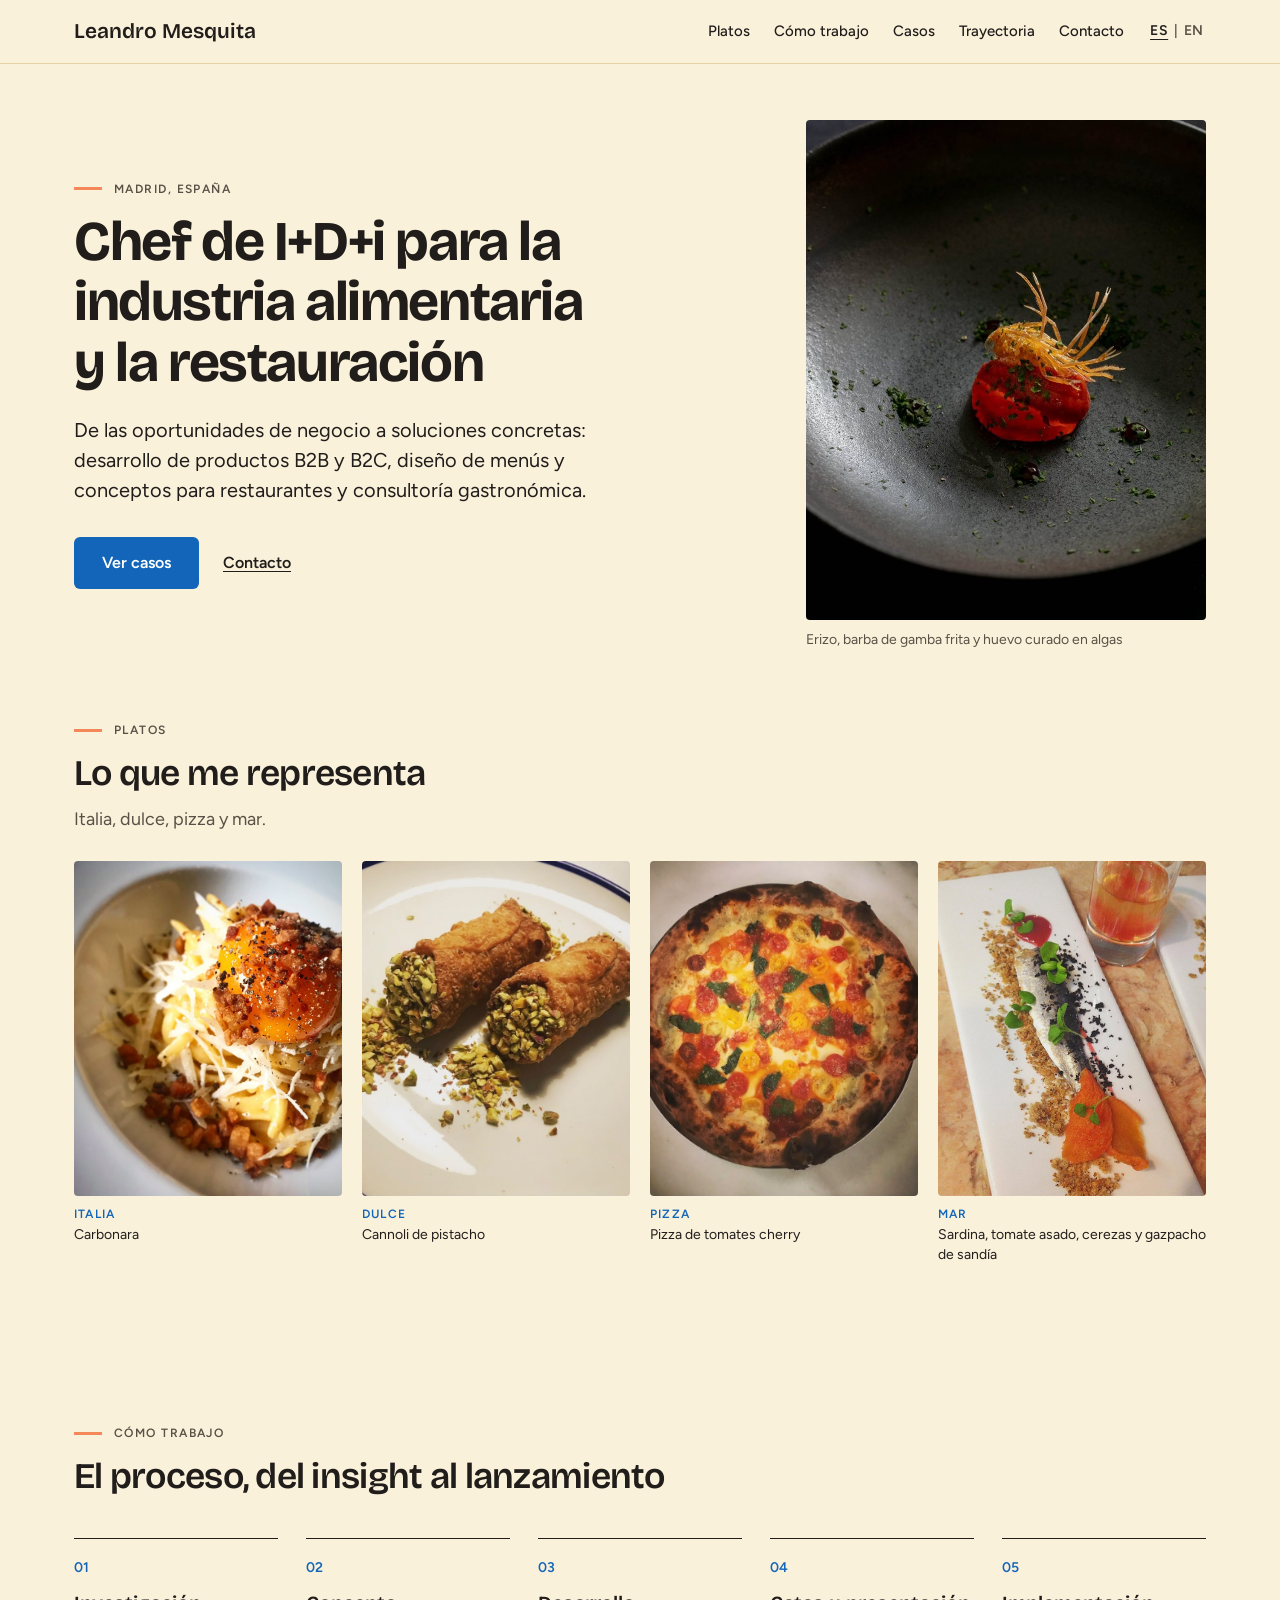
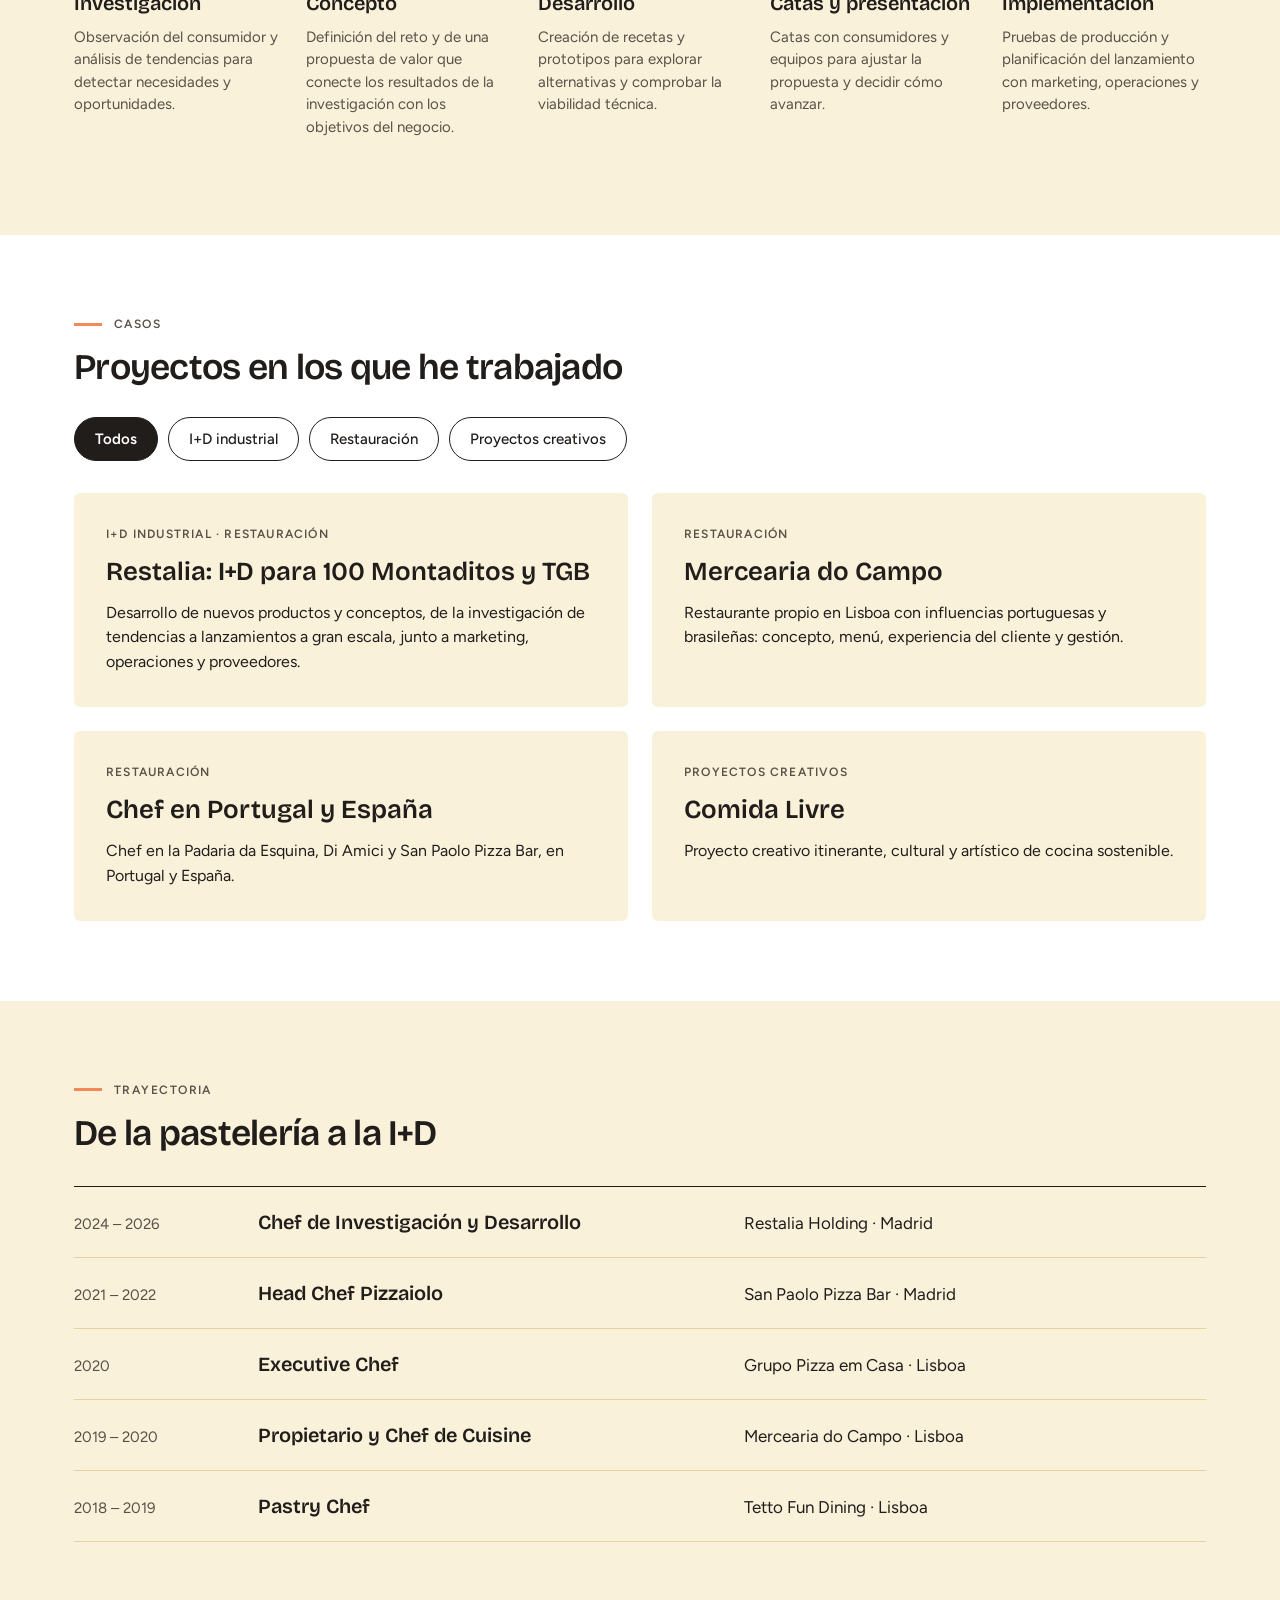
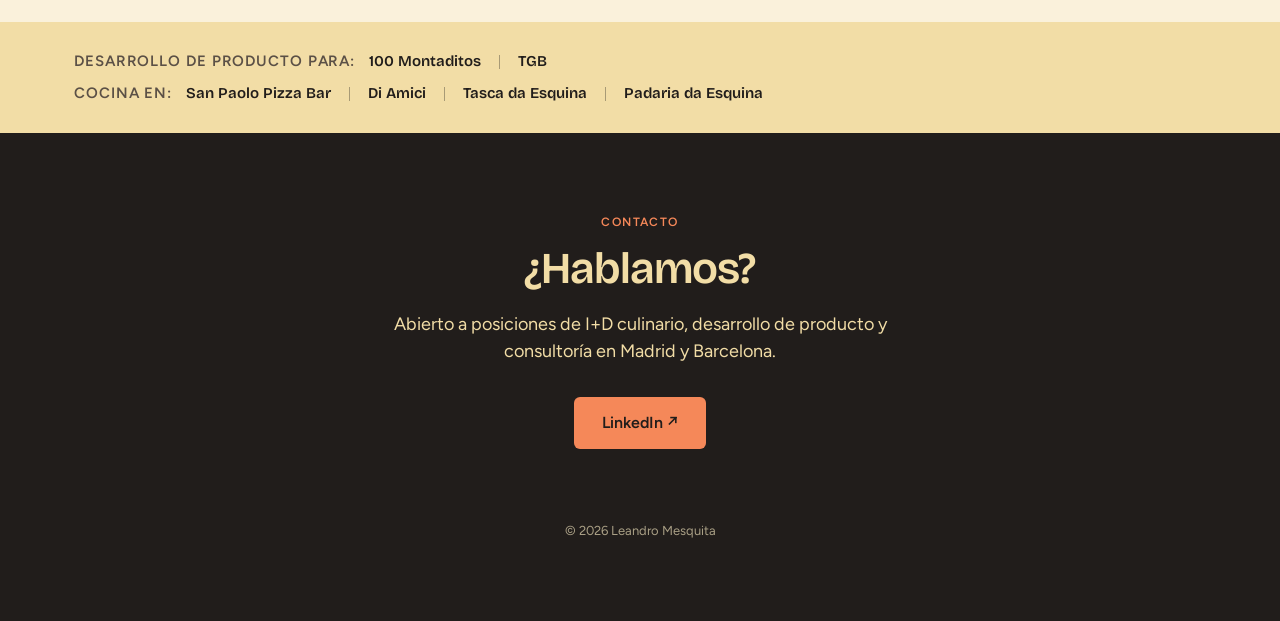
==== commit 0f911856: "Add files via upload" ====
--- a/index.html
+++ b/index.html
@@ -12,6 +12,8 @@
 <link rel="preconnect" href="https://fonts.googleapis.com">
 <link rel="preconnect" href="https://fonts.gstatic.com" crossorigin>
 <link href="https://fonts.googleapis.com/css2?family=Bricolage+Grotesque:opsz,wght@12..96,500;12..96,600;12..96,700&family=Figtree:wght@400;500;600&display=swap" rel="stylesheet">
+<link rel="alternate" hreflang="en" href="https://leandrosmesquita.github.io/en/">
+<link rel="alternate" hreflang="es" href="https://leandrosmesquita.github.io/">
 <link rel="stylesheet" href="style.css">
 </head>
 <body>
@@ -28,6 +30,7 @@
         <li><a href="#recomendaciones">Recomendaciones</a></li> -->
         <li><a href="#trayectoria">Trayectoria</a></li>
         <li><a href="#contacto">Contacto</a></li>
+        <li class="lang"><a href="./" aria-current="true">ES</a><span aria-hidden="true"> | </span><a href="en/" hreflang="en" lang="en">EN</a></li>
       </ul>
     </nav>
   </div>
--- a/style.css
+++ b/style.css
@@ -132,3 +132,8 @@
   nav ul{gap:2px 18px}
 }
 @media (prefers-reduced-motion:reduce){html{scroll-behavior:auto}}
+
+/* idioma */
+nav li.lang{font-size:14px;font-weight:600;letter-spacing:.04em;color:var(--muted)}
+nav li.lang a{padding:6px 2px}
+nav li.lang a[aria-current]{color:var(--ink);text-decoration:underline;text-underline-offset:4px}
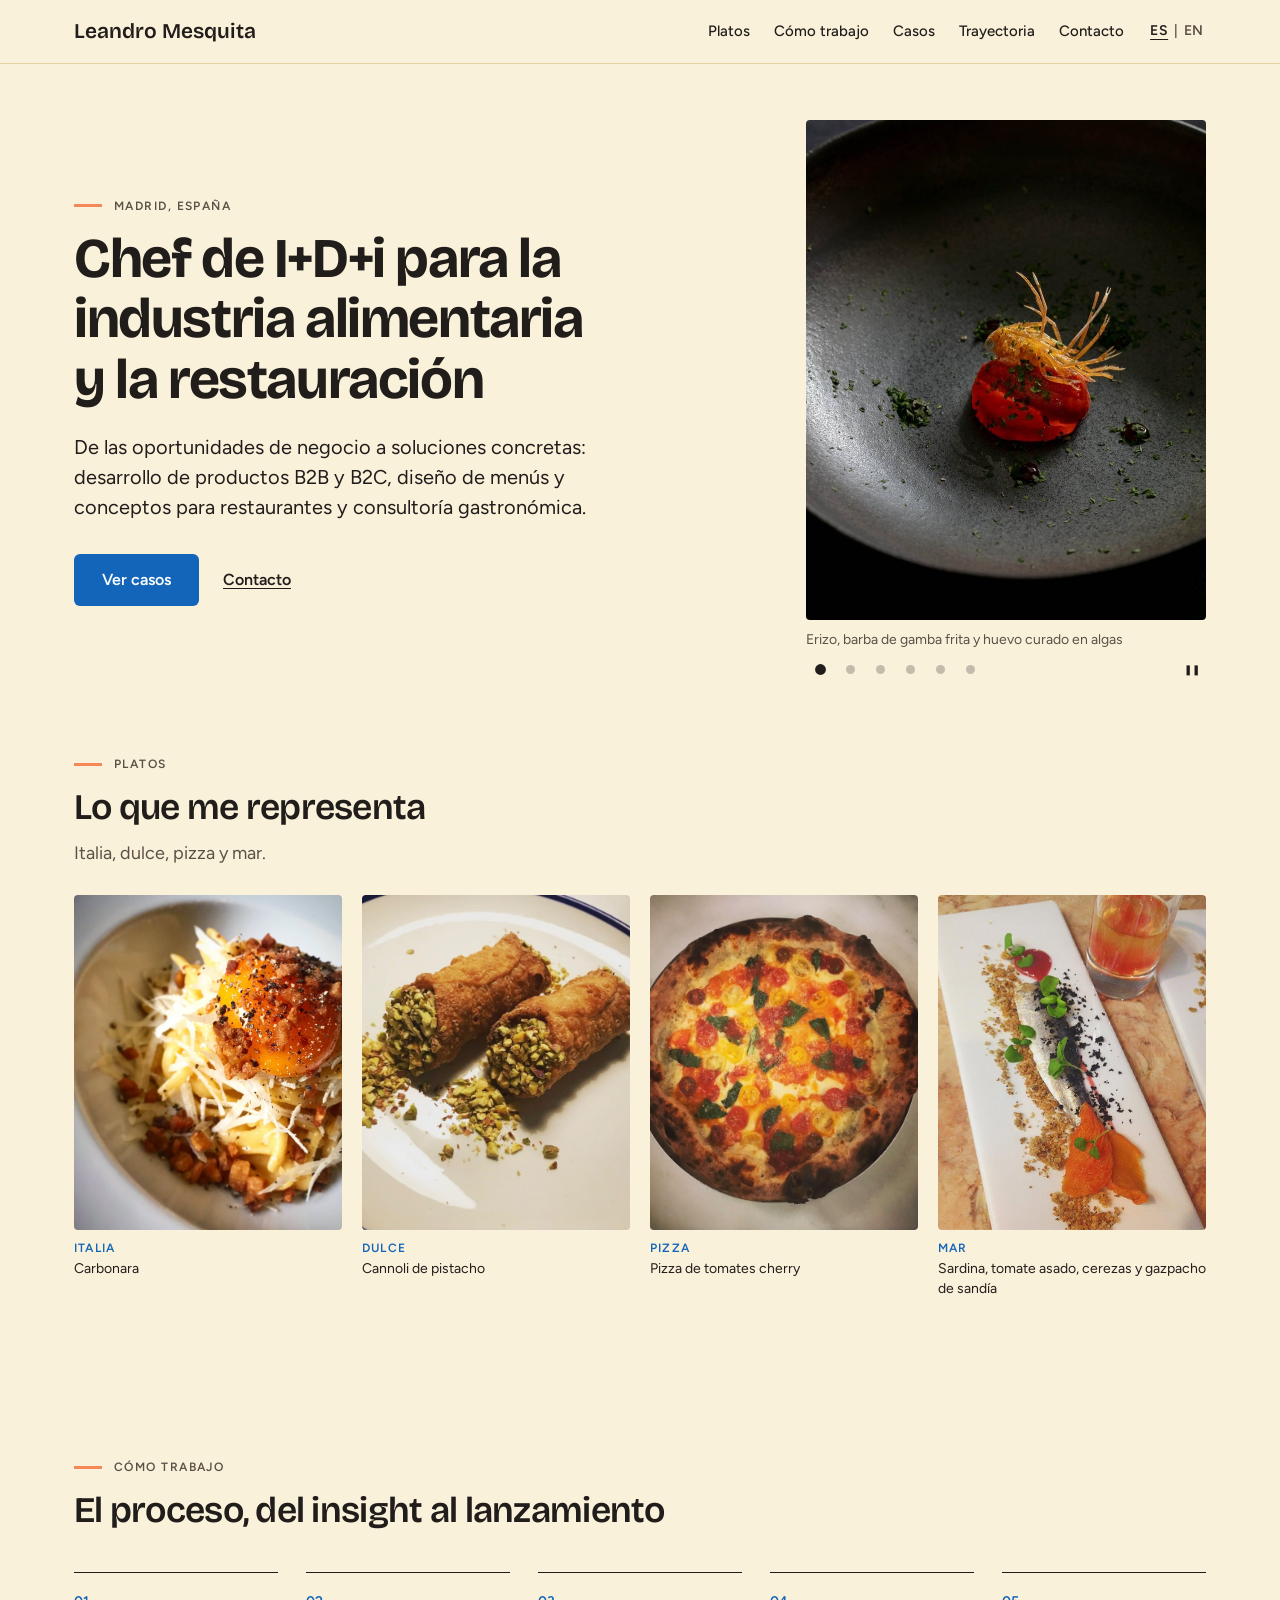
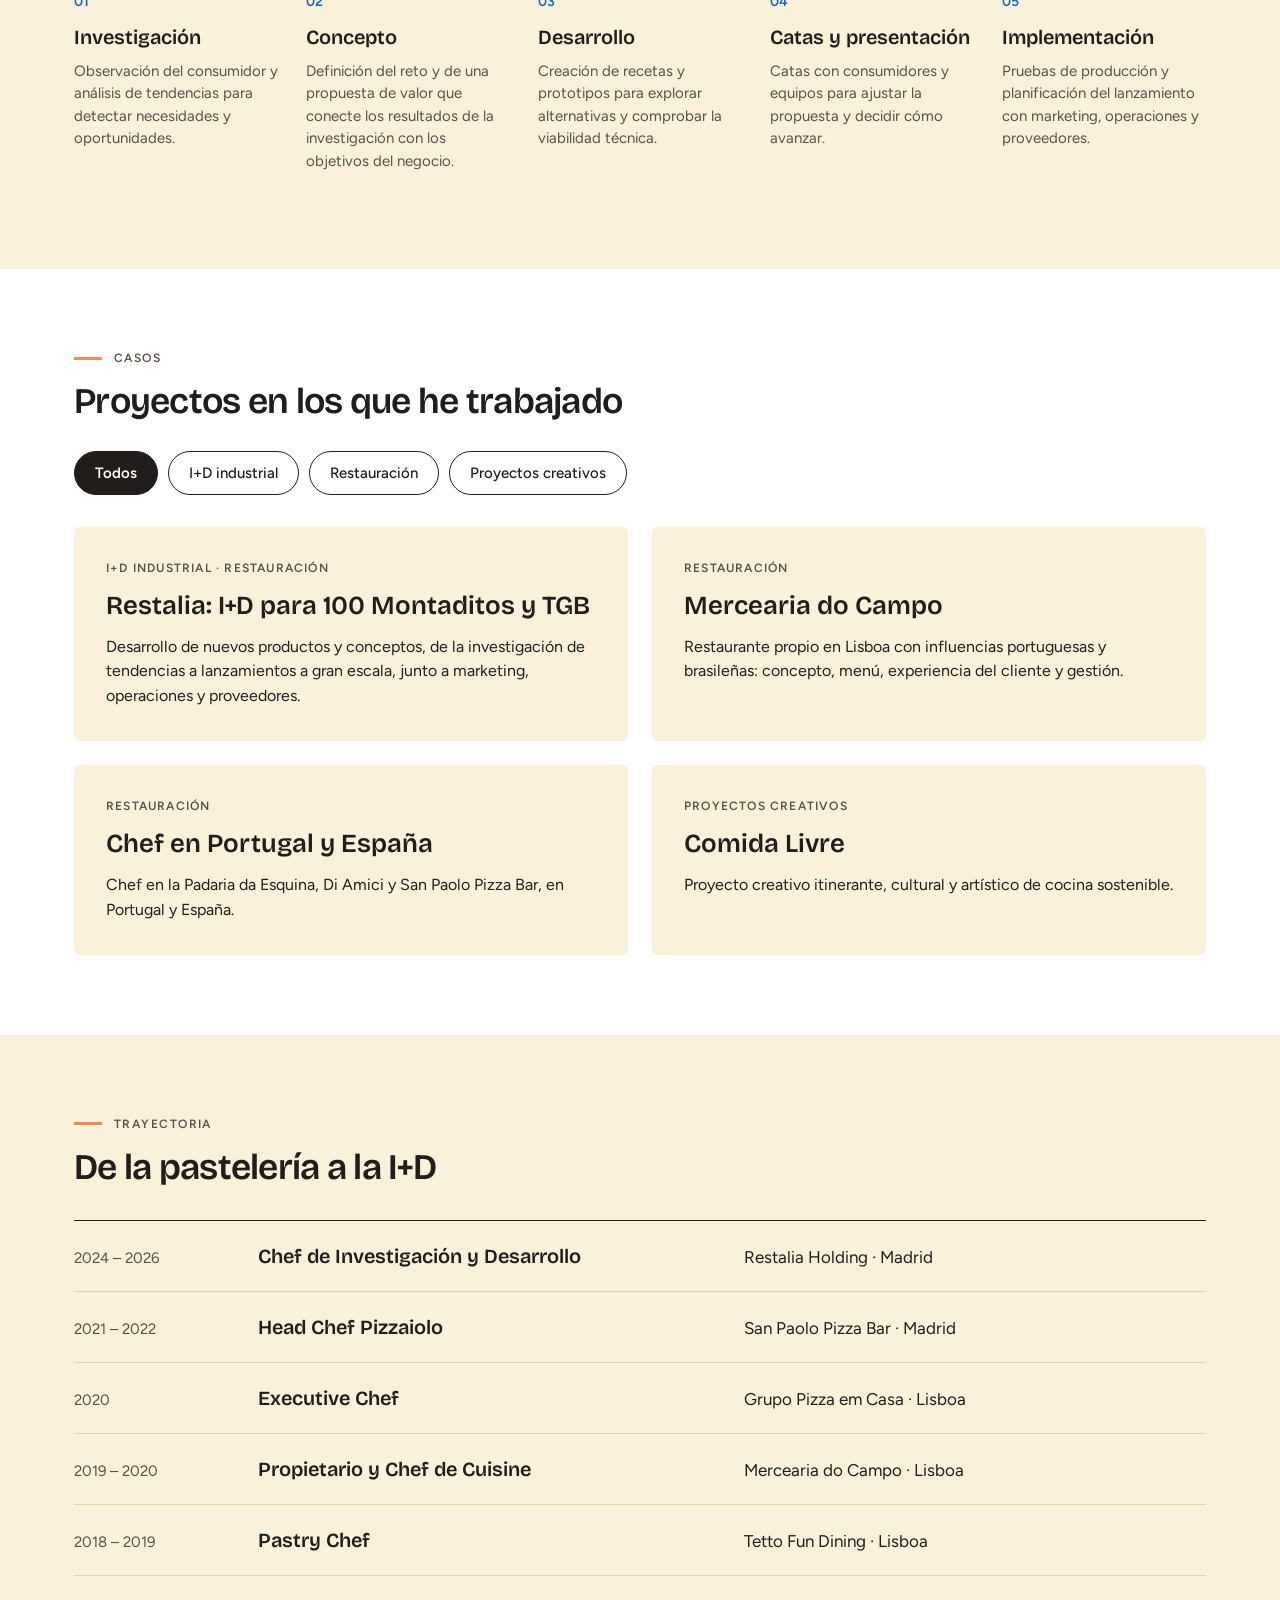
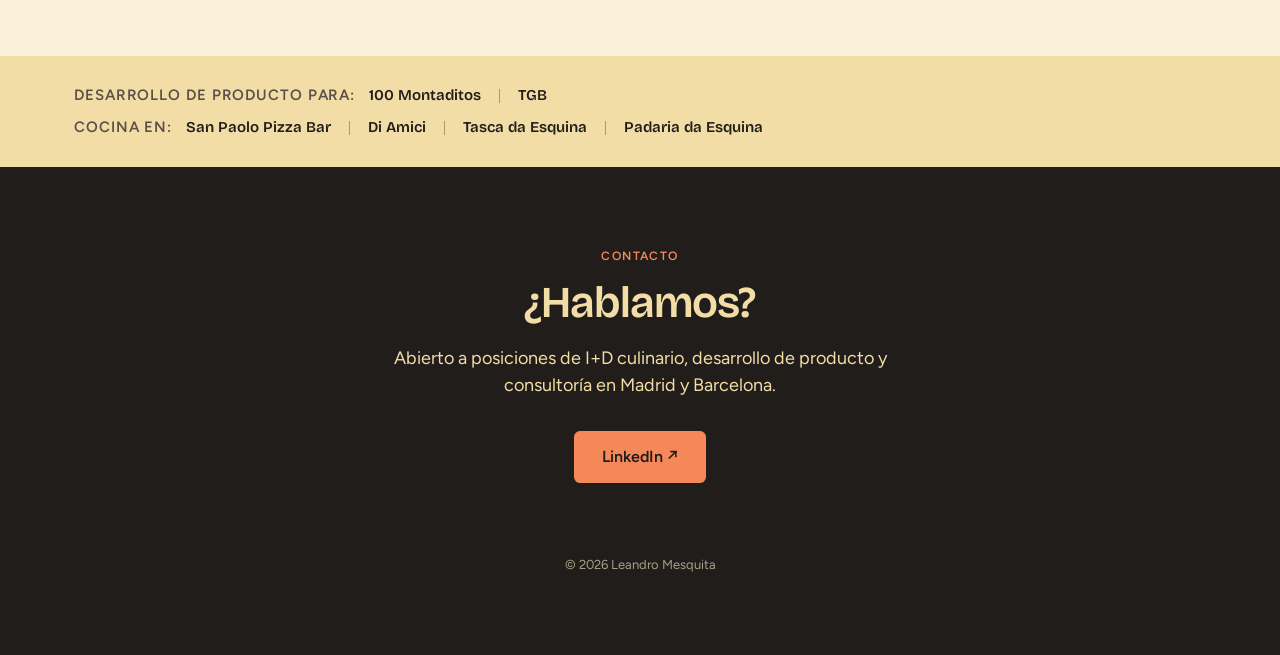
==== commit 0e19c8cc: "Add files via upload" ====
--- a/index.html
+++ b/index.html
@@ -49,9 +49,34 @@
         <a class="textlink" href="#contacto">Contacto</a>
       </div>
     </div>
-    <figure>
-      <img src="img/ourico.jpg" width="799" height="1200" alt="Erizo de mar con barba de gamba frita y huevo curado en algas, servido en un plato oscuro">
-      <figcaption>Erizo, barba de gamba frita y huevo curado en algas</figcaption>
+    <figure class="carousel" aria-roledescription="carousel" aria-label="Fotos de platos y del trabajo de Leandro" data-pause="Pausar" data-play="Reanudar">
+    <div class="slides">
+      <div class="slide is-active" role="group" aria-roledescription="slide" aria-label="1 / 6">
+        <img src="img/ourico.jpg" width="799" height="1200" alt="Erizo de mar con barba de gamba frita y huevo curado en algas, servido en un plato oscuro">
+        <figcaption>Erizo, barba de gamba frita y huevo curado en algas</figcaption>
+      </div>
+      <div class="slide" role="group" aria-roledescription="slide" aria-label="2 / 6">
+        <img src="img/cara.jpg" width="800" height="1000" alt="Leandro ofreciendo a la cámara una hoja de shiso con tartar de ternera y caviar negro" loading="lazy">
+
+      </div>
+      <div class="slide" role="group" aria-roledescription="slide" aria-label="3 / 6">
+        <img src="img/lata.jpg" width="800" height="1000" alt="Tartar de pescado servido dentro de una lata de conserva abierta, con naranja y salicornia" loading="lazy">
+        <figcaption>Tartar de pescado servido en lata de conserva</figcaption>
+      </div>
+      <div class="slide" role="group" aria-roledescription="slide" aria-label="4 / 6">
+        <img src="img/maos.jpg" width="800" height="1000" alt="Manos con tatuajes presionando una masa enharinada" loading="lazy">
+        <figcaption>Manos en la masa</figcaption>
+      </div>
+      <div class="slide" role="group" aria-roledescription="slide" aria-label="5 / 6">
+        <img src="img/colher.jpg" width="800" height="1000" alt="Manos montando tartar de ternera sobre hojas de shiso y coronándolo con caviar negro" loading="lazy">
+
+      </div>
+      <div class="slide" role="group" aria-roledescription="slide" aria-label="6 / 6">
+        <img src="img/veja.jpg" width="800" height="1000" alt="Leandro emplatando con concentración en un bol, en una cocina luminosa" loading="lazy">
+        <figcaption>Emplatando en el Festival Veja Rio</figcaption>
+      </div>
+    </div>
+    <div class="ctrl"><button type="button" class="dot is-active" aria-label="Ir a la foto 1" aria-current="true"></button><button type="button" class="dot" aria-label="Ir a la foto 2"></button><button type="button" class="dot" aria-label="Ir a la foto 3"></button><button type="button" class="dot" aria-label="Ir a la foto 4"></button><button type="button" class="dot" aria-label="Ir a la foto 5"></button><button type="button" class="dot" aria-label="Ir a la foto 6"></button><button type="button" class="pp" aria-label="Pausar"><span aria-hidden="true">❚❚</span></button></div>
     </figure>
   </div>
 </section>
@@ -198,6 +223,26 @@
     });
   });
 })();
+
+(function(){
+  var c=document.querySelector('.carousel'); if(!c) return;
+  var sl=c.querySelectorAll('.slide'),dots=c.querySelectorAll('.dot'),pp=c.querySelector('.pp'),i=0,t=null,paused=false;
+  var reduce=window.matchMedia&&window.matchMedia('(prefers-reduced-motion: reduce)').matches;
+  function show(n){
+    i=(n+sl.length)%sl.length;
+    sl.forEach(function(s,k){s.classList.toggle('is-active',k===i);s.setAttribute('aria-hidden',k===i?'false':'true');});
+    dots.forEach(function(d,k){d.classList.toggle('is-active',k===i);if(k===i)d.setAttribute('aria-current','true');else d.removeAttribute('aria-current');});
+  }
+  function start(){stop();if(!paused&&!reduce)t=setInterval(function(){show(i+1);},4500);}
+  function stop(){if(t){clearInterval(t);t=null;}}
+  dots.forEach(function(d,k){d.addEventListener('click',function(){show(k);start();});});
+  function setPaused(p){paused=p;pp.firstChild.textContent=p?'▶':'❚❚';pp.setAttribute('aria-label',p?c.getAttribute('data-play'):c.getAttribute('data-pause'));p?stop():start();}
+  pp.addEventListener('click',function(){setPaused(!paused);});
+  c.addEventListener('mouseenter',stop);c.addEventListener('mouseleave',function(){if(!paused)start();});
+  c.addEventListener('focusin',stop);c.addEventListener('focusout',function(){if(!paused)start();});
+  if(reduce){paused=true;pp.firstChild.textContent='▶';pp.setAttribute('aria-label',c.getAttribute('data-play'));}
+  show(0);start();
+})();
 </script>
 </body>
 </html>
--- a/style.css
+++ b/style.css
@@ -137,3 +137,14 @@
 nav li.lang{font-size:14px;font-weight:600;letter-spacing:.04em;color:var(--muted)}
 nav li.lang a{padding:6px 2px}
 nav li.lang a[aria-current]{color:var(--ink);text-decoration:underline;text-underline-offset:4px}
+
+/* carrusel del hero */
+.slides{display:grid}
+.slide{grid-area:1/1;opacity:0;visibility:hidden;transition:opacity .9s ease,visibility 0s .9s}
+.slide.is-active{opacity:1;visibility:visible;transition:opacity .9s ease}
+.ctrl{display:flex;align-items:center;gap:2px;margin-top:6px}
+.ctrl .dot,.ctrl .pp{appearance:none;border:0;background:transparent;cursor:pointer;width:28px;height:28px;display:inline-flex;align-items:center;justify-content:center;padding:0;color:var(--ink)}
+.ctrl .dot::before{content:"";width:9px;height:9px;border-radius:50%;background:var(--ink);opacity:.25;transition:opacity .2s,transform .2s}
+.ctrl .dot.is-active::before{opacity:1;transform:scale(1.2)}
+.ctrl .pp{margin-left:auto;font-size:10px}
+@media (prefers-reduced-motion:reduce){.slide,.slide.is-active{transition:none}}
